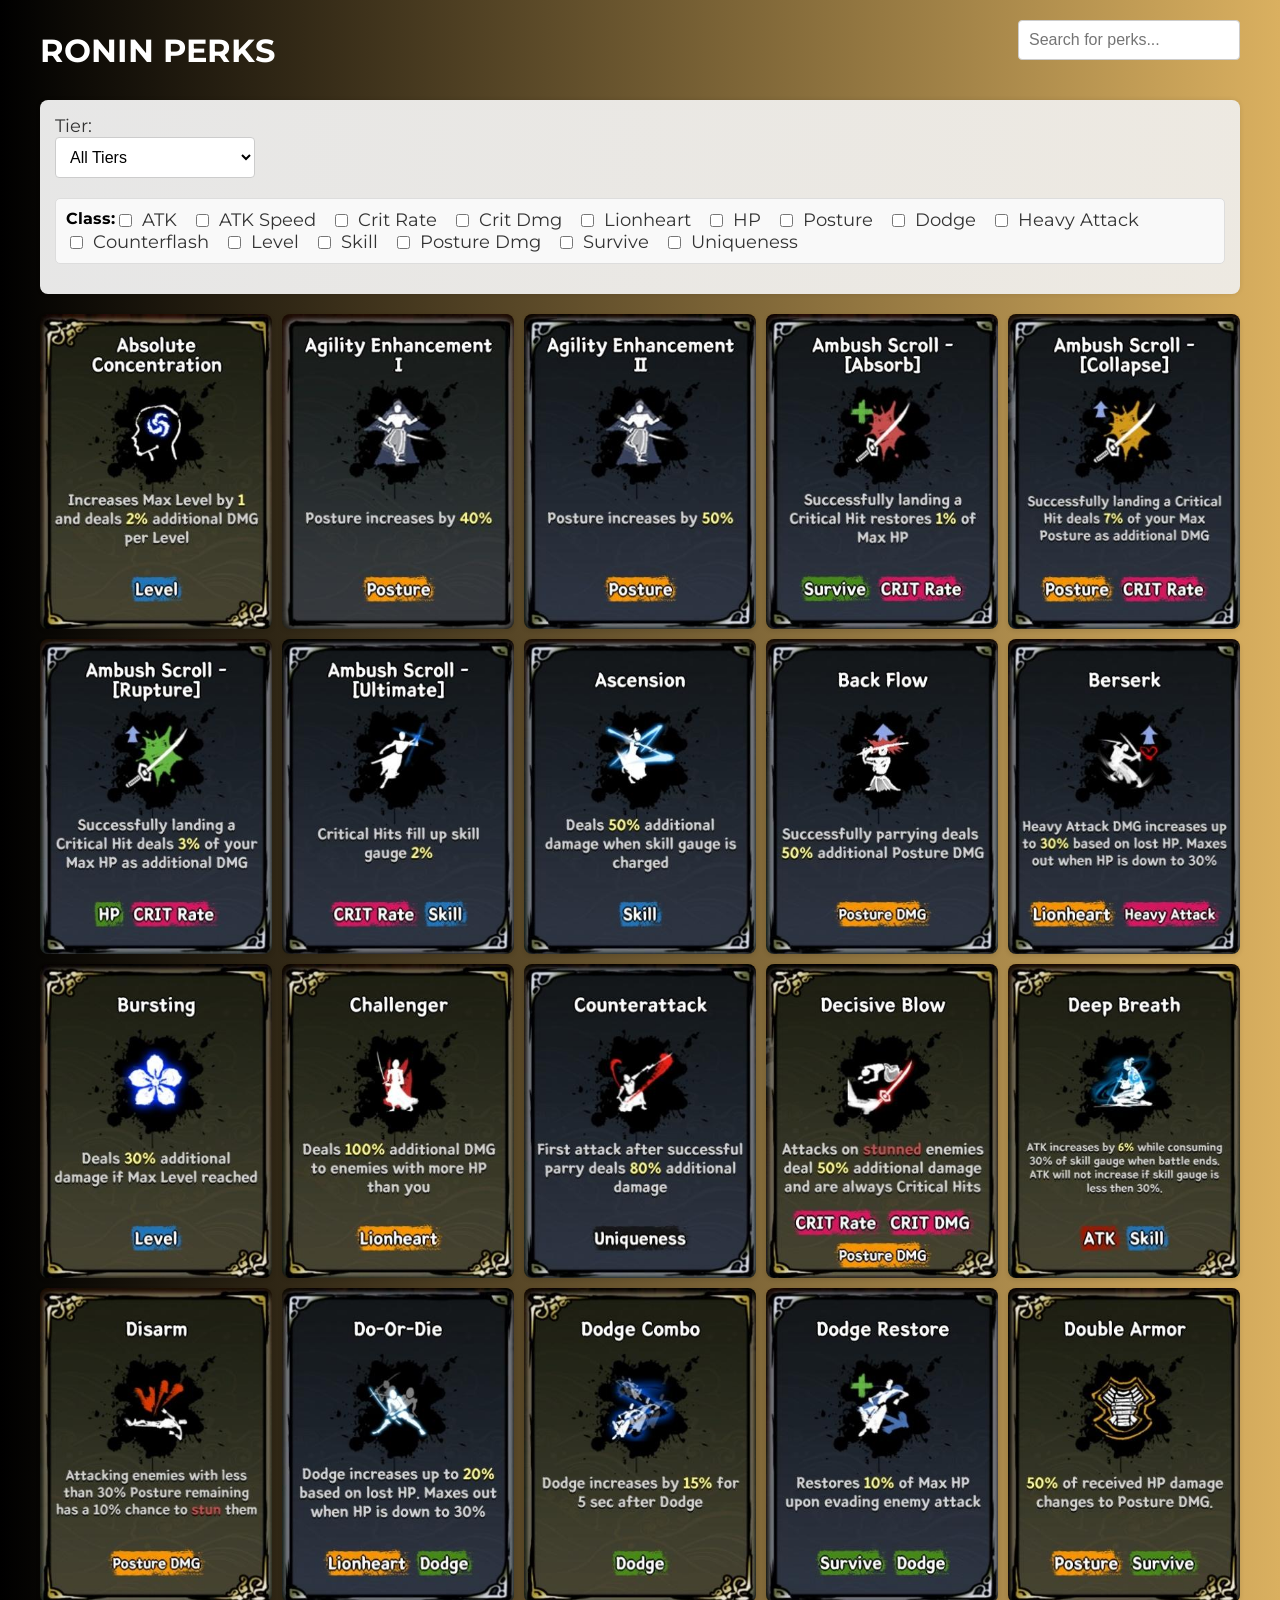
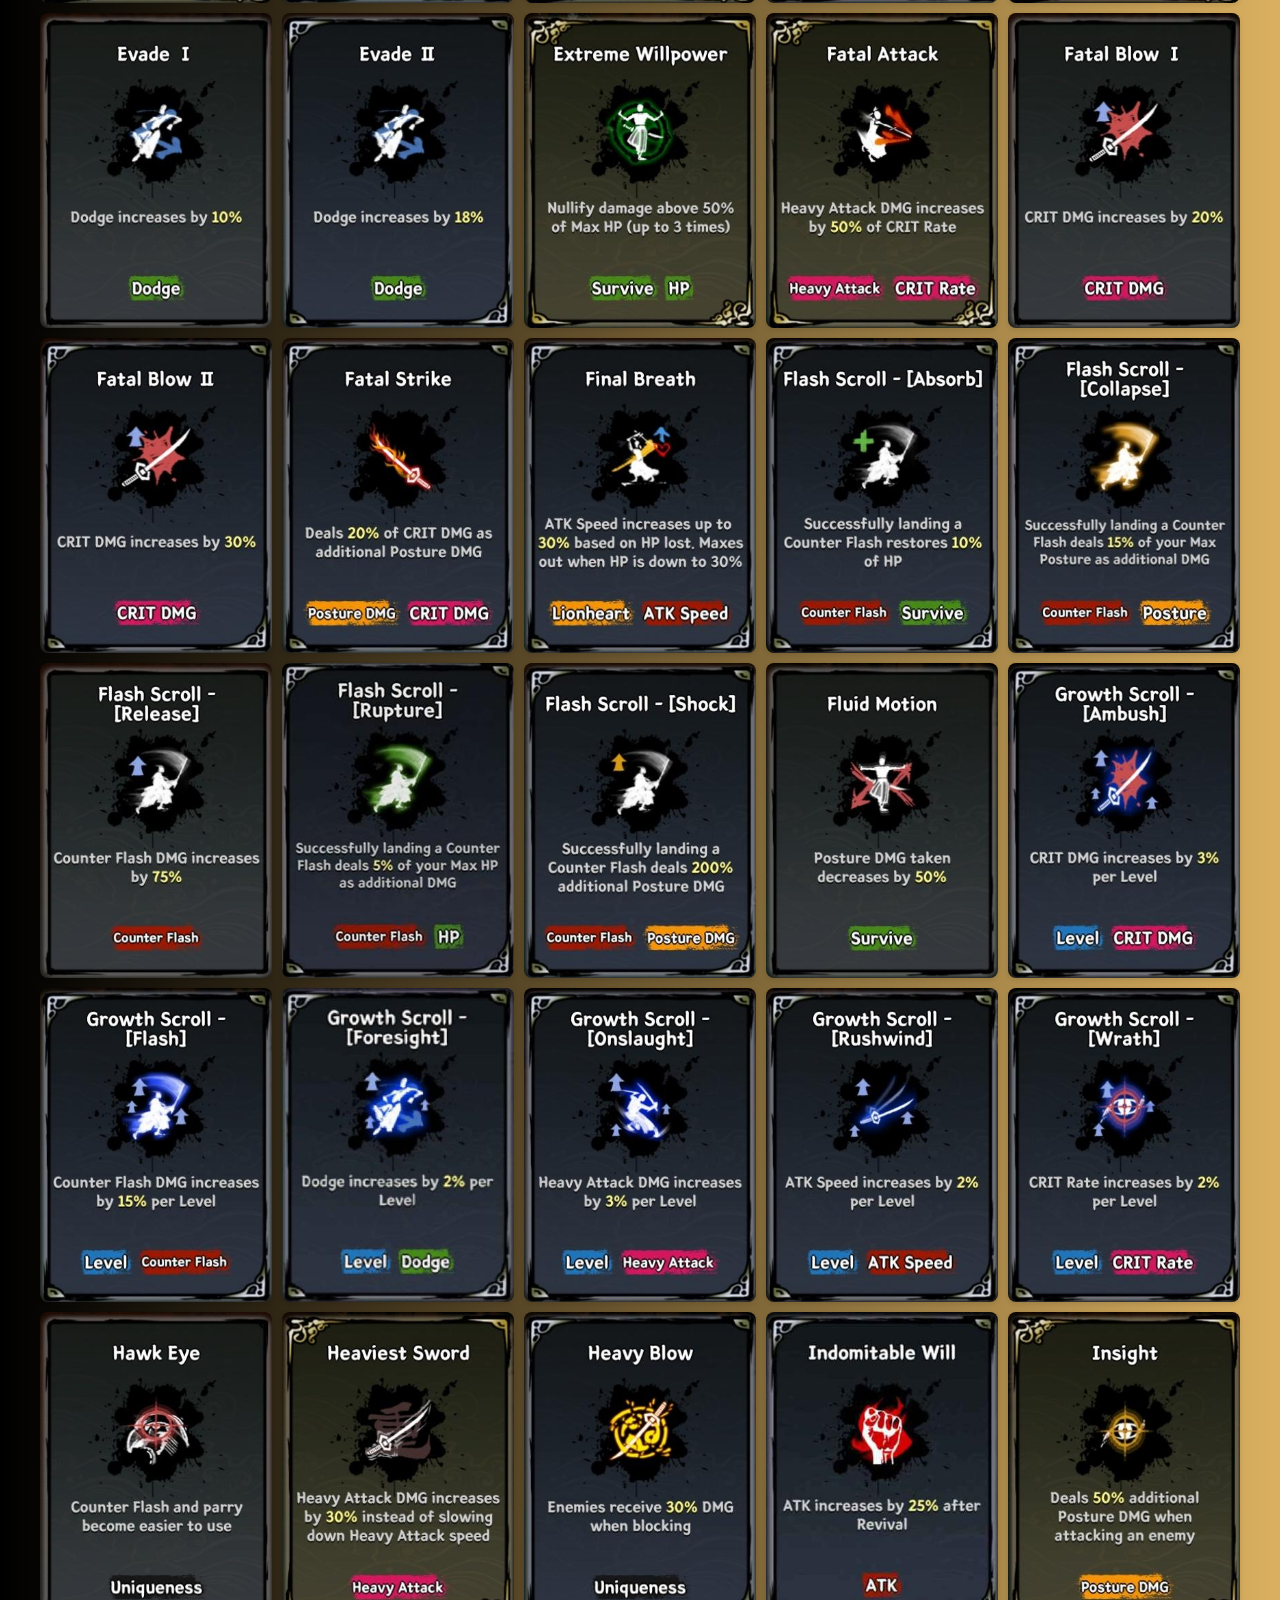
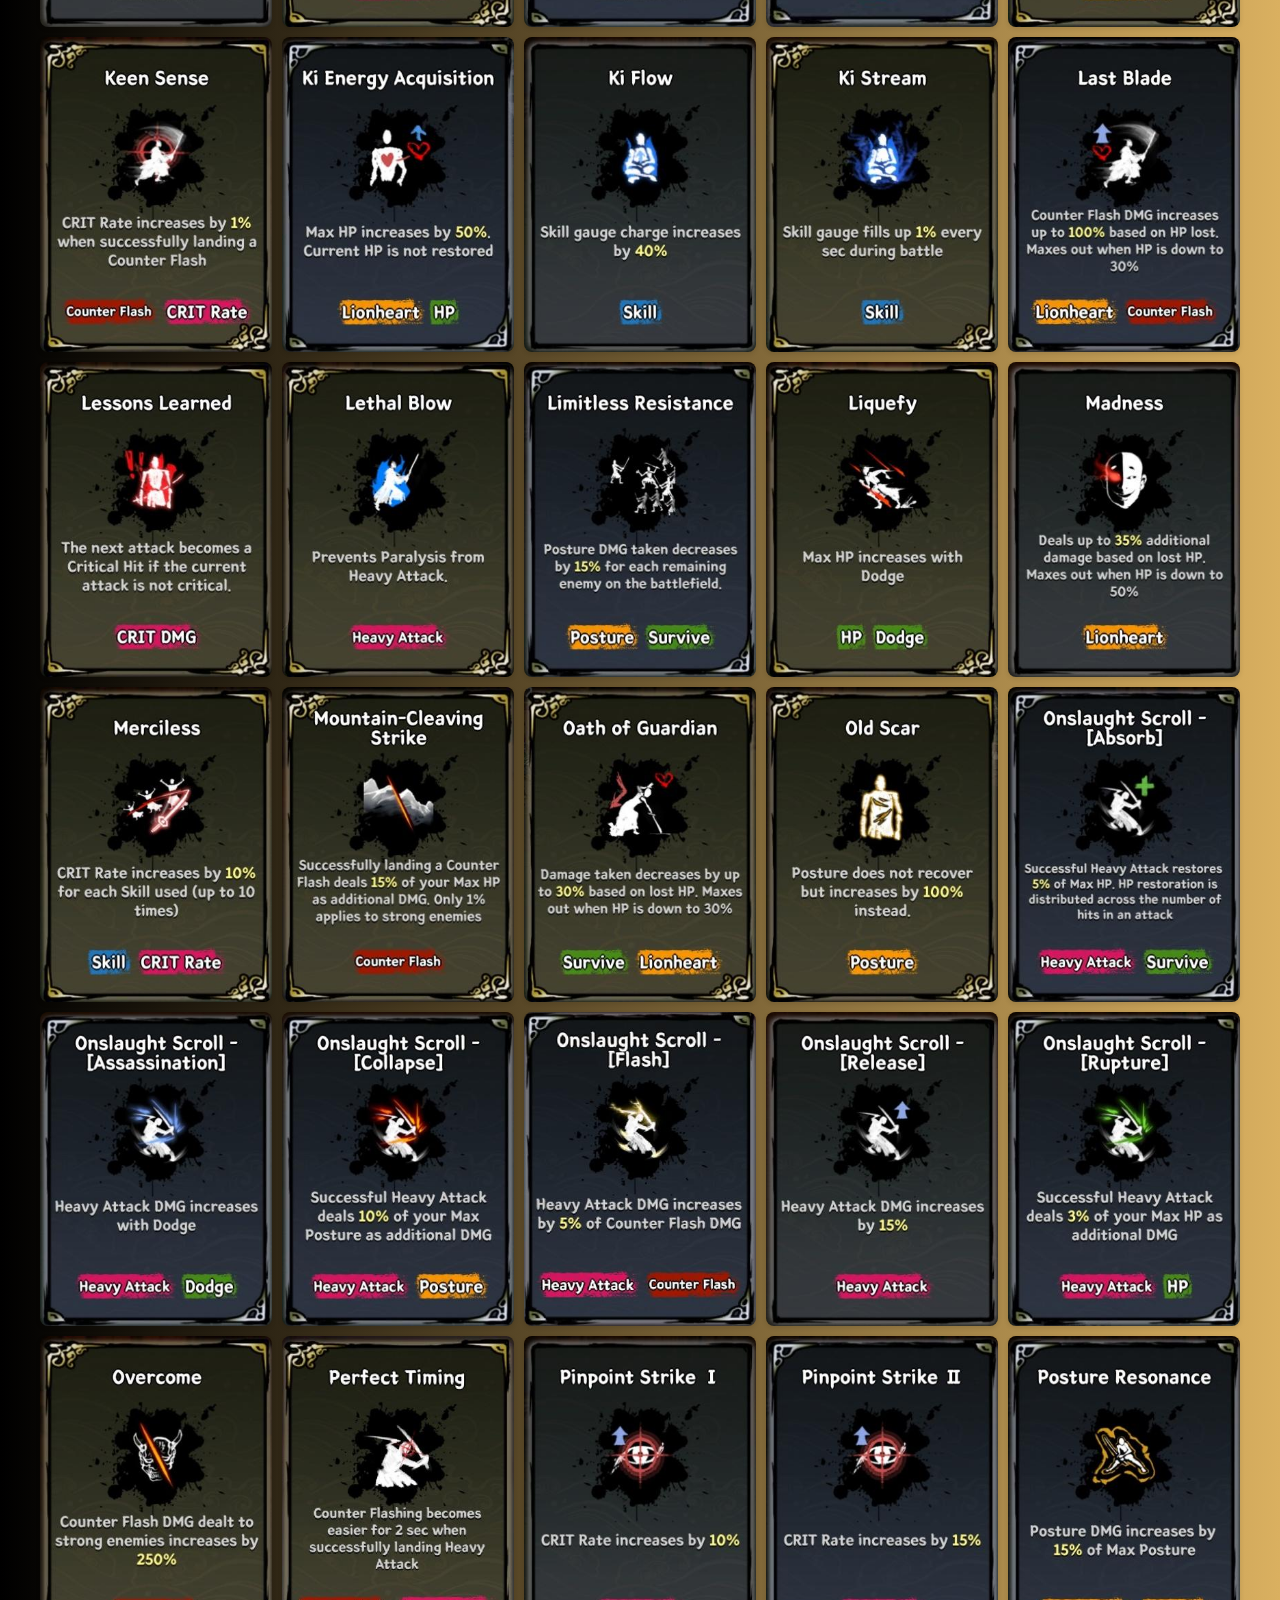
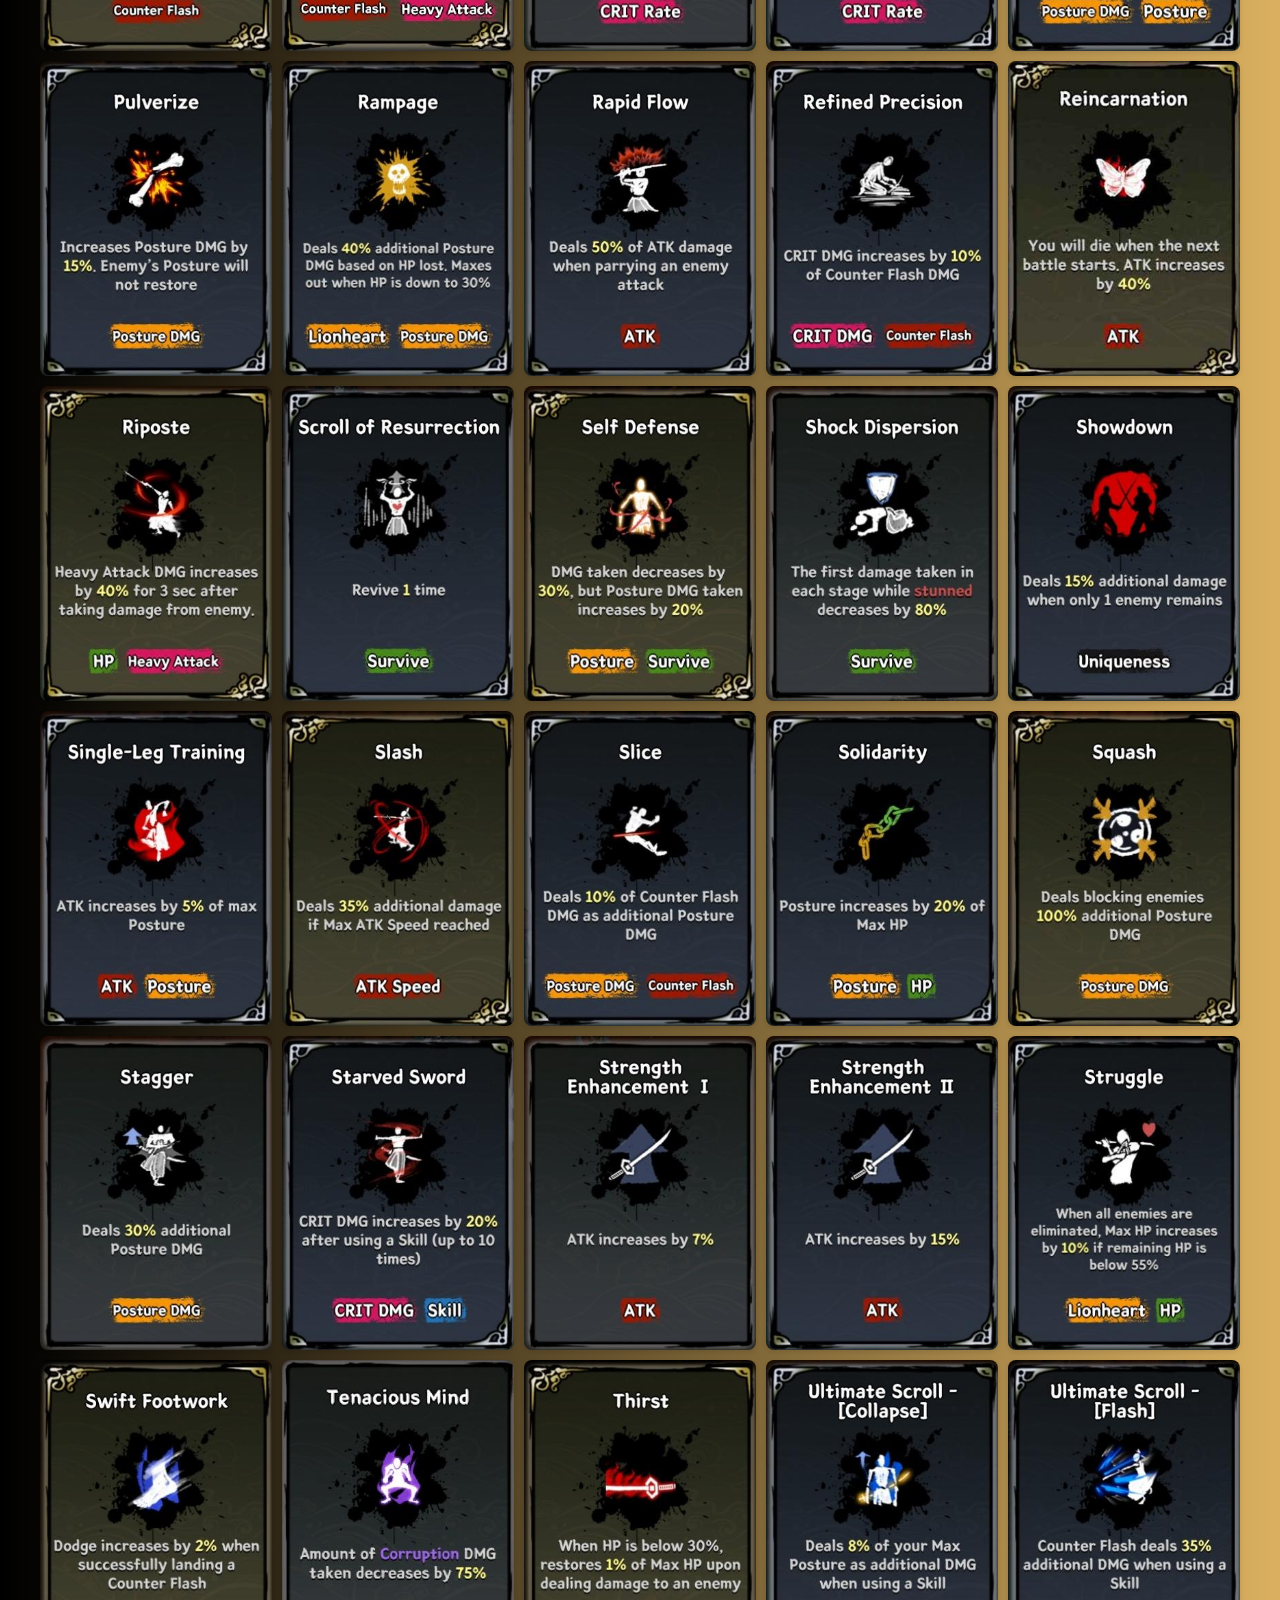
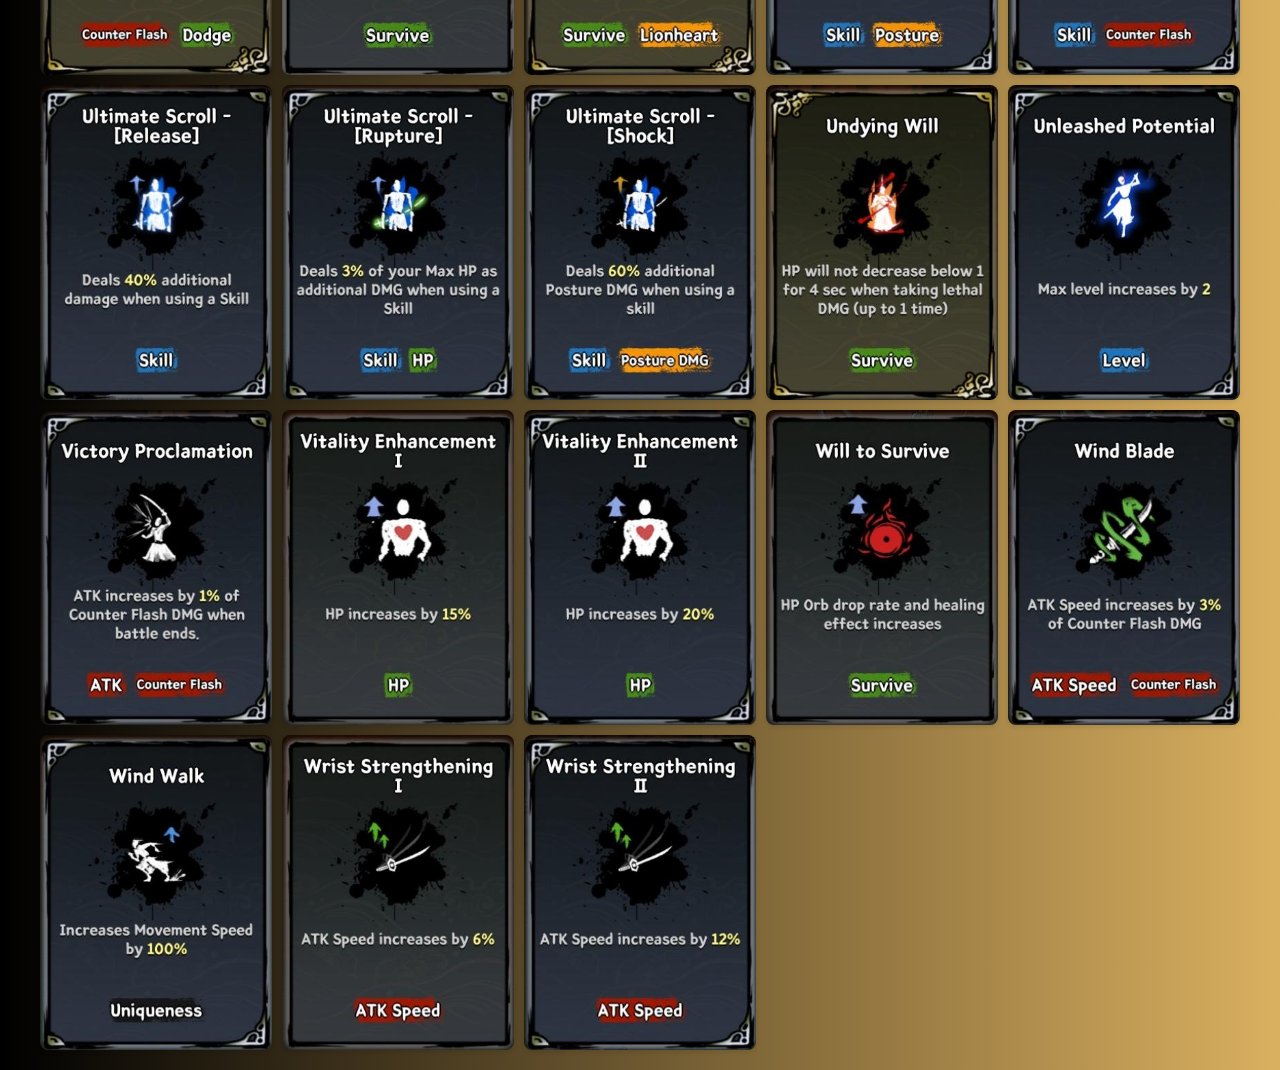
==== index.html @ 6ad08280 "Add files via upload" ====
<!DOCTYPE html>
<html lang="en">
<head>
    <meta charset="UTF-8">
    <meta name="viewport" content="width=device-width, initial-scale=1.0">
    <title>Ronin Perk Gallery</title>
    <link rel="stylesheet" href="PerkView.css">
    <link href="https://fonts.googleapis.com/css2?family=Montserrat:wght@400;600&display=swap" rel="stylesheet"> <!-- Added Google Font -->
</head>
<body>
    <div class="container">
        <div class="header">
            <h1>RONIN PERKS</h1>
            <input type="text" id="searchBar" placeholder="Search for perks..." onkeyup="filterImages()">
        </div>
        
        <div class="filters">
            <label for="tierSelect">Tier:</label>
            <select id="tierSelect" onchange="filterImages()">
                <option value="">All Tiers</option>
                <option value="1">Tier 1</option>
                <option value="2">Tier 2</option>
                <option value="3">Tier 3</option>
            </select>

            <div class="checkbox-group">
                <strong>Class:</strong>
                <br>
                <label><input type="checkbox" value="ATK" onchange="filterImages()"> ATK</label>
                <label><input type="checkbox" value="ATK_SPEED" onchange="filterImages()"> ATK Speed</label>
                <label><input type="checkbox" value="CRIT_RATE" onchange="filterImages()"> Crit Rate</label>
                <label><input type="checkbox" value="CRIT_DMG" onchange="filterImages()"> Crit Dmg</label>
                <label><input type="checkbox" value="LIONHEART" onchange="filterImages()"> Lionheart</label>
                <label><input type="checkbox" value="HP" onchange="filterImages()"> HP</label>
                <label><input type="checkbox" value="POSTURE" onchange="filterImages()"> Posture</label>
                <label><input type="checkbox" value="DODGE" onchange="filterImages()"> Dodge</label>
                <label><input type="checkbox" value="HEAVY_ATTACK" onchange="filterImages()"> Heavy Attack</label>
                <label><input type="checkbox" value="COUNTER_FLASH" onchange="filterImages()"> Counterflash</label>
                <label><input type="checkbox" value="LEVEL" onchange="filterImages()"> Level</label>
                <label><input type="checkbox" value="SKILL" onchange="filterImages()"> Skill</label>
                <label><input type="checkbox" value="POSTURE_DMG" onchange="filterImages()"> Posture Dmg</label>
                <label><input type="checkbox" value="SURVIVE" onchange="filterImages()"> Survive</label>
                <label><input type="checkbox" value="UNIQUENESS" onchange="filterImages()"> Uniqueness</label>
            </div>
        </div>

        <div class="grid" id="imageGrid">
            <!-- Images will be dynamically added here -->
        </div>
    </div>

    <script src="PerkView.js"></script>
</body>
</html>
---- PerkView.css ----
body {
    font-family: 'Montserrat', sans-serif; /* Changed font */
    margin: 0;
    padding: 20px;
    background: linear-gradient(to right, #000000, #DAB060);
}

.container {
    max-width: 1200px;
    margin: auto;
}

.header {
    display: flex; /* Use flexbox for alignment */
    align-items: center; /* Center align items vertically */
    justify-content: space-between; /* Space between title and search bar */
    margin-bottom: 20px; /* Space below the header */
}

h1 {
    margin: 0; /* Remove default margin */
    color: #fff; /* Changed color for better visibility */
}

input[type="text"], select {
    width: auto; /* Change width to auto for better control */
    padding: 10px;
    margin-bottom: 20px;
    border: 1px solid #ccc;
    border-radius: 4px;
    font-size: 16px; /* Increase font size for better readability */
    background-color: #fff; /* Set a white background for contrast */
    transition: border-color 0.3s; /* Smooth transition for border color */
}

select {
    width: 200px; /* Set a fixed width for the dropdown */
    cursor: pointer; /* Change cursor to pointer for better UX */
}

select:hover {
    border-color: #ff7e5f; /* Change border color on hover */
}

.filters {
    margin-bottom: 20px;
    padding: 15px;
    background: linear-gradient(to right, rgba(255, 255, 255, 0.9), rgba(240, 240, 240, 0.9)); /* Gradient background */
    border-radius: 8px;
    box-shadow: 0 0 5px rgba(0, 0, 0, 0.1);
}

.filters > div {
    margin-bottom: 15px;
    padding: 10px;
    background: #f9f9f9;
    border-radius: 5px;
    border: 1px solid #ddd;
}

.filters label {
    display: flex; /* Use flexbox for better alignment */
    align-items: center; /* Center align items vertically */
    margin-right: 15px; /* Space between labels */
    font-size: 18px; /* Increased font size for better readability */
    color: #333; /* Darker color for better contrast */
}

.filters input[type="checkbox"] {
    margin-right: 10px; /* Space between checkbox and label text */
}

.checkbox-group {
    display: flex;
    flex-wrap: wrap; /* Allow checkboxes to wrap to the next line */
}

.grid {
    display: grid;
    grid-template-columns: repeat(auto-fill, minmax(200px, 1fr));
    gap: 10px;
}

.grid img {
    width: 100%;
    border-radius: 8px;
    box-shadow: 0 2px 5px rgba(0, 0, 0, 0.1);
    transition: transform 0.2s;
}

.grid img:hover {
    transform: scale(1.05);
}
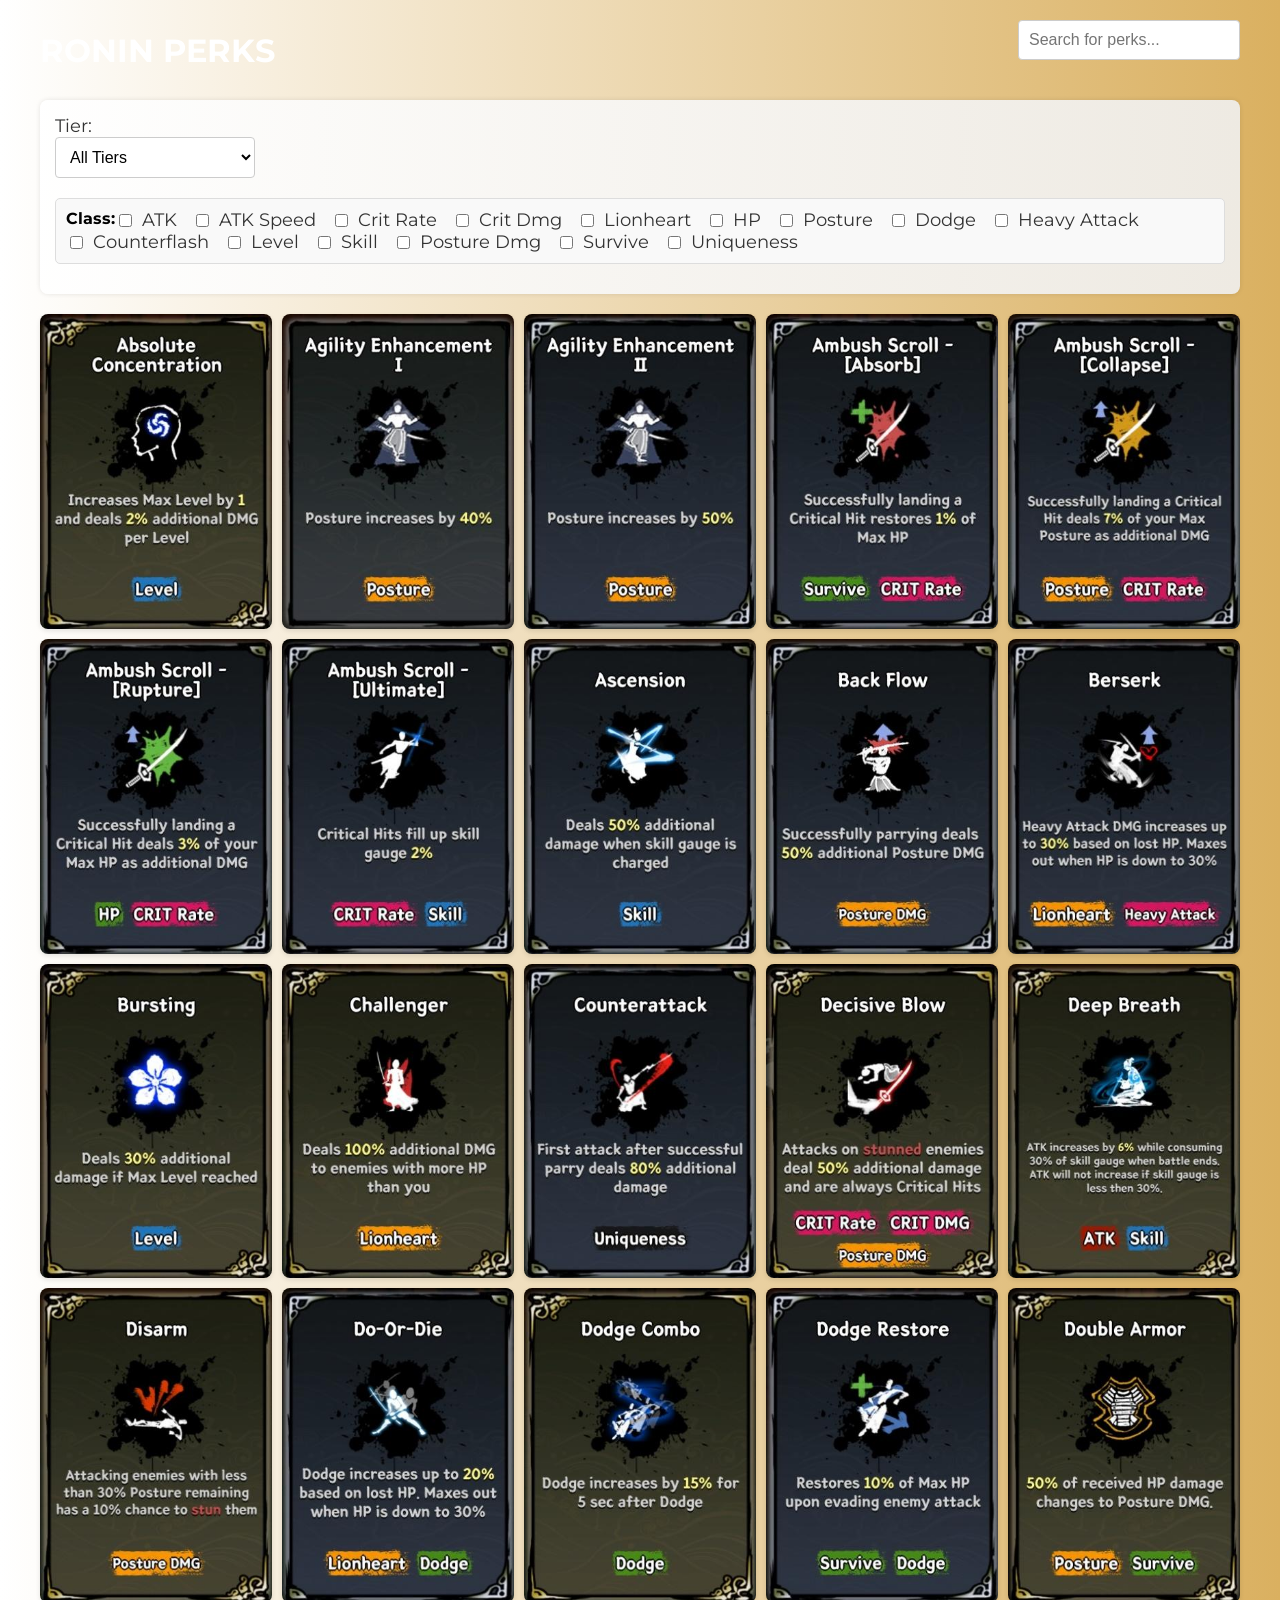
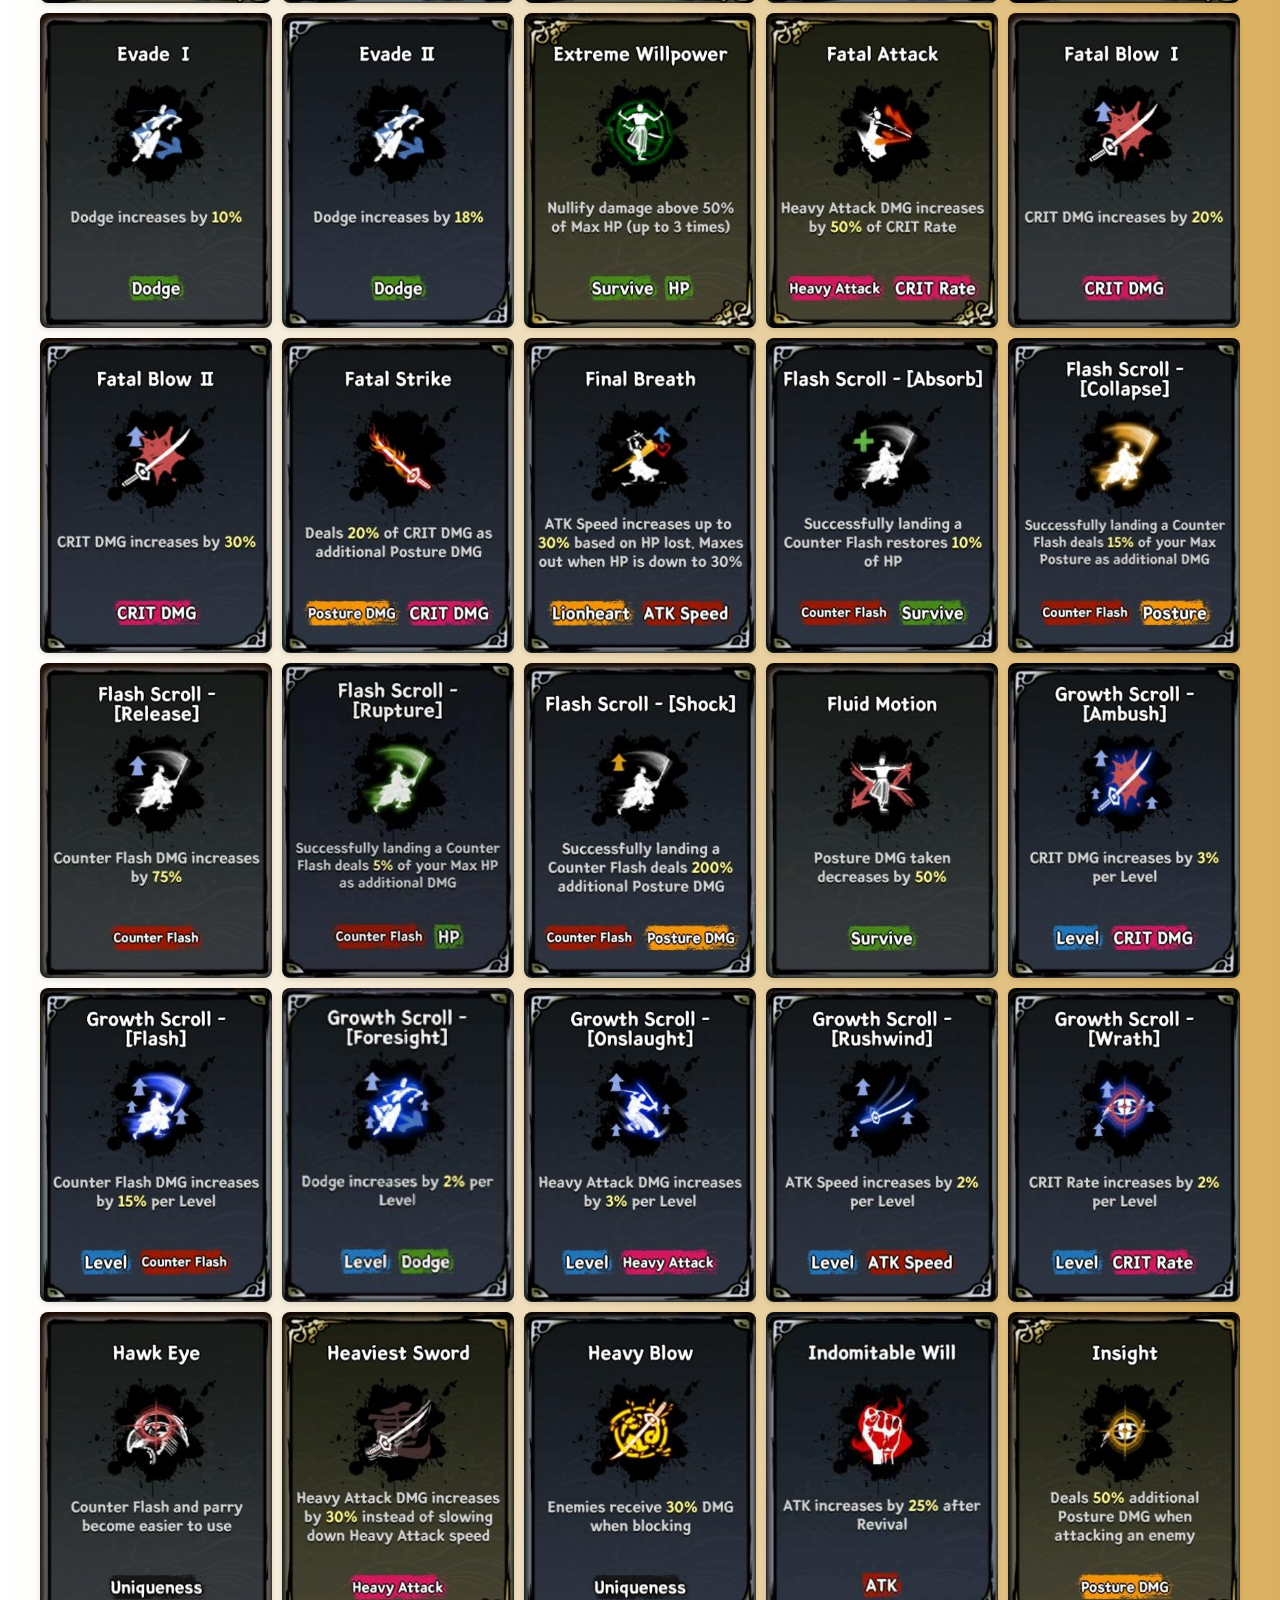
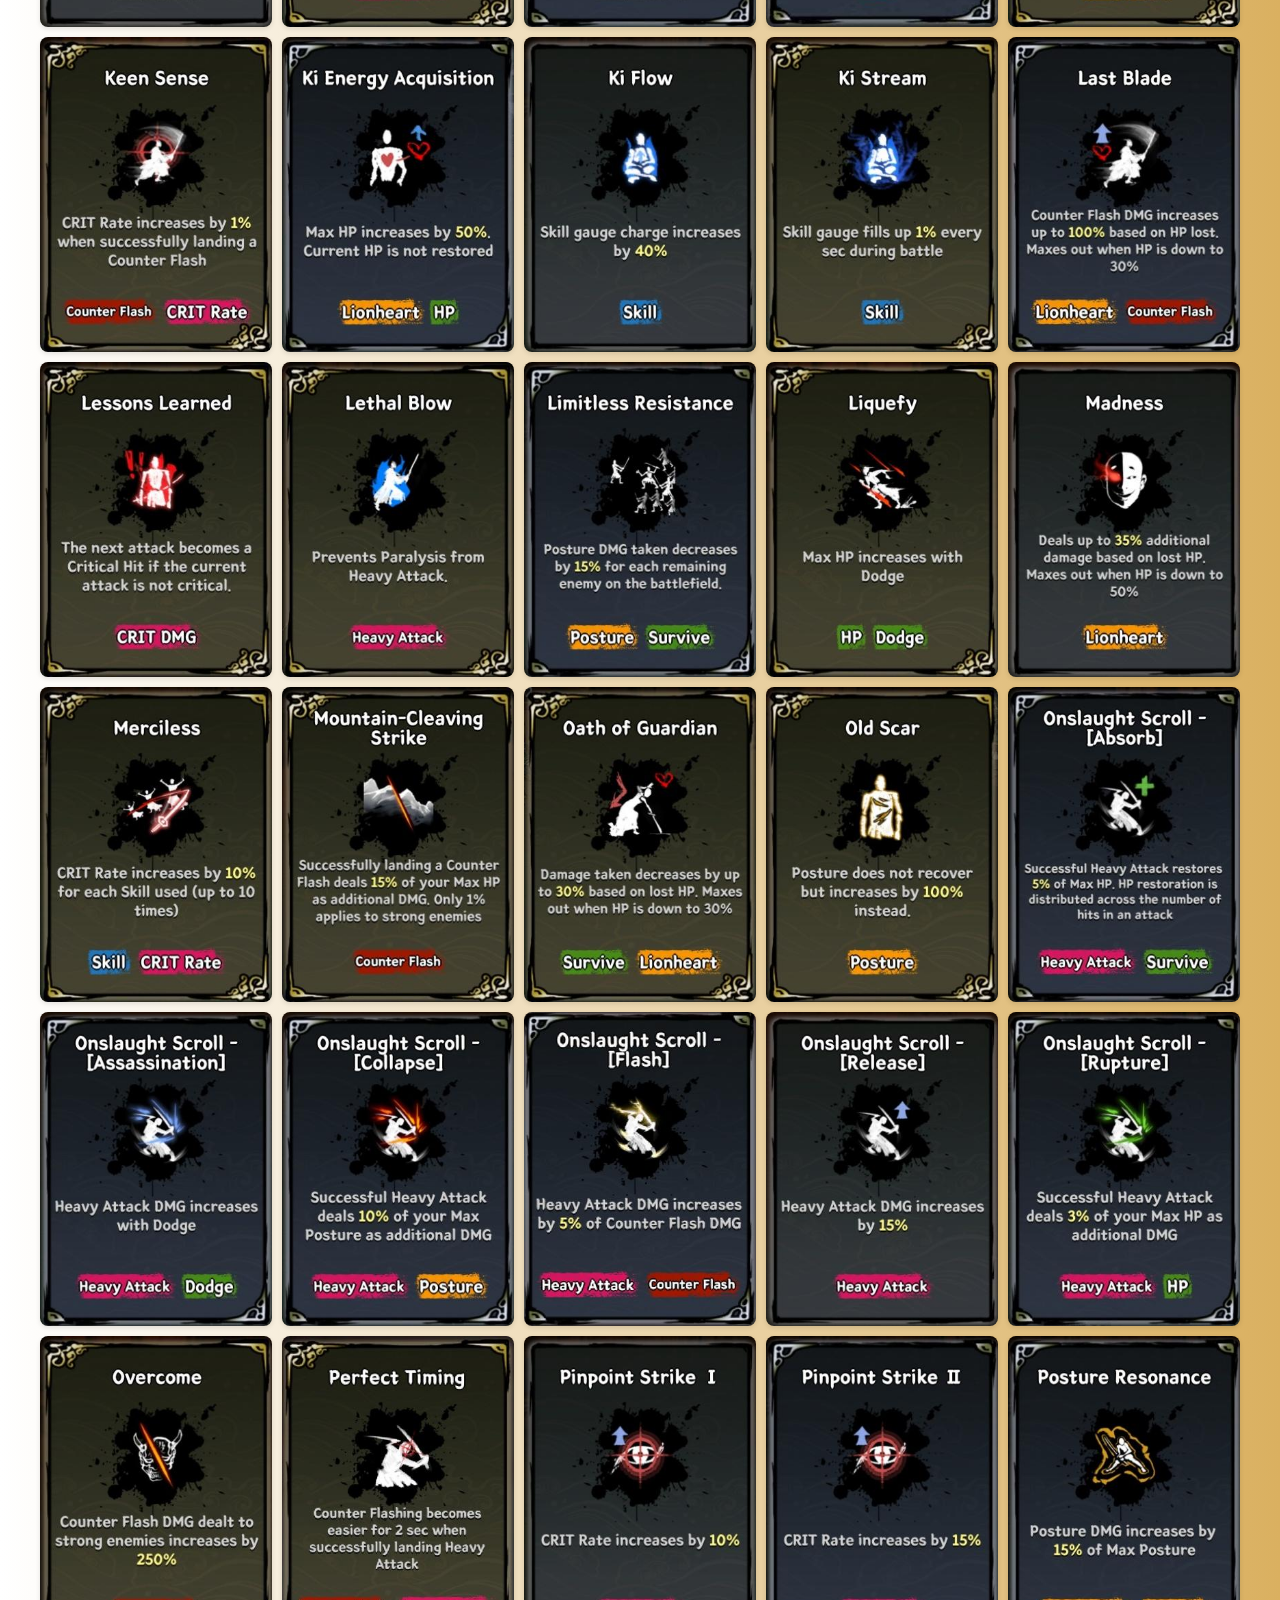
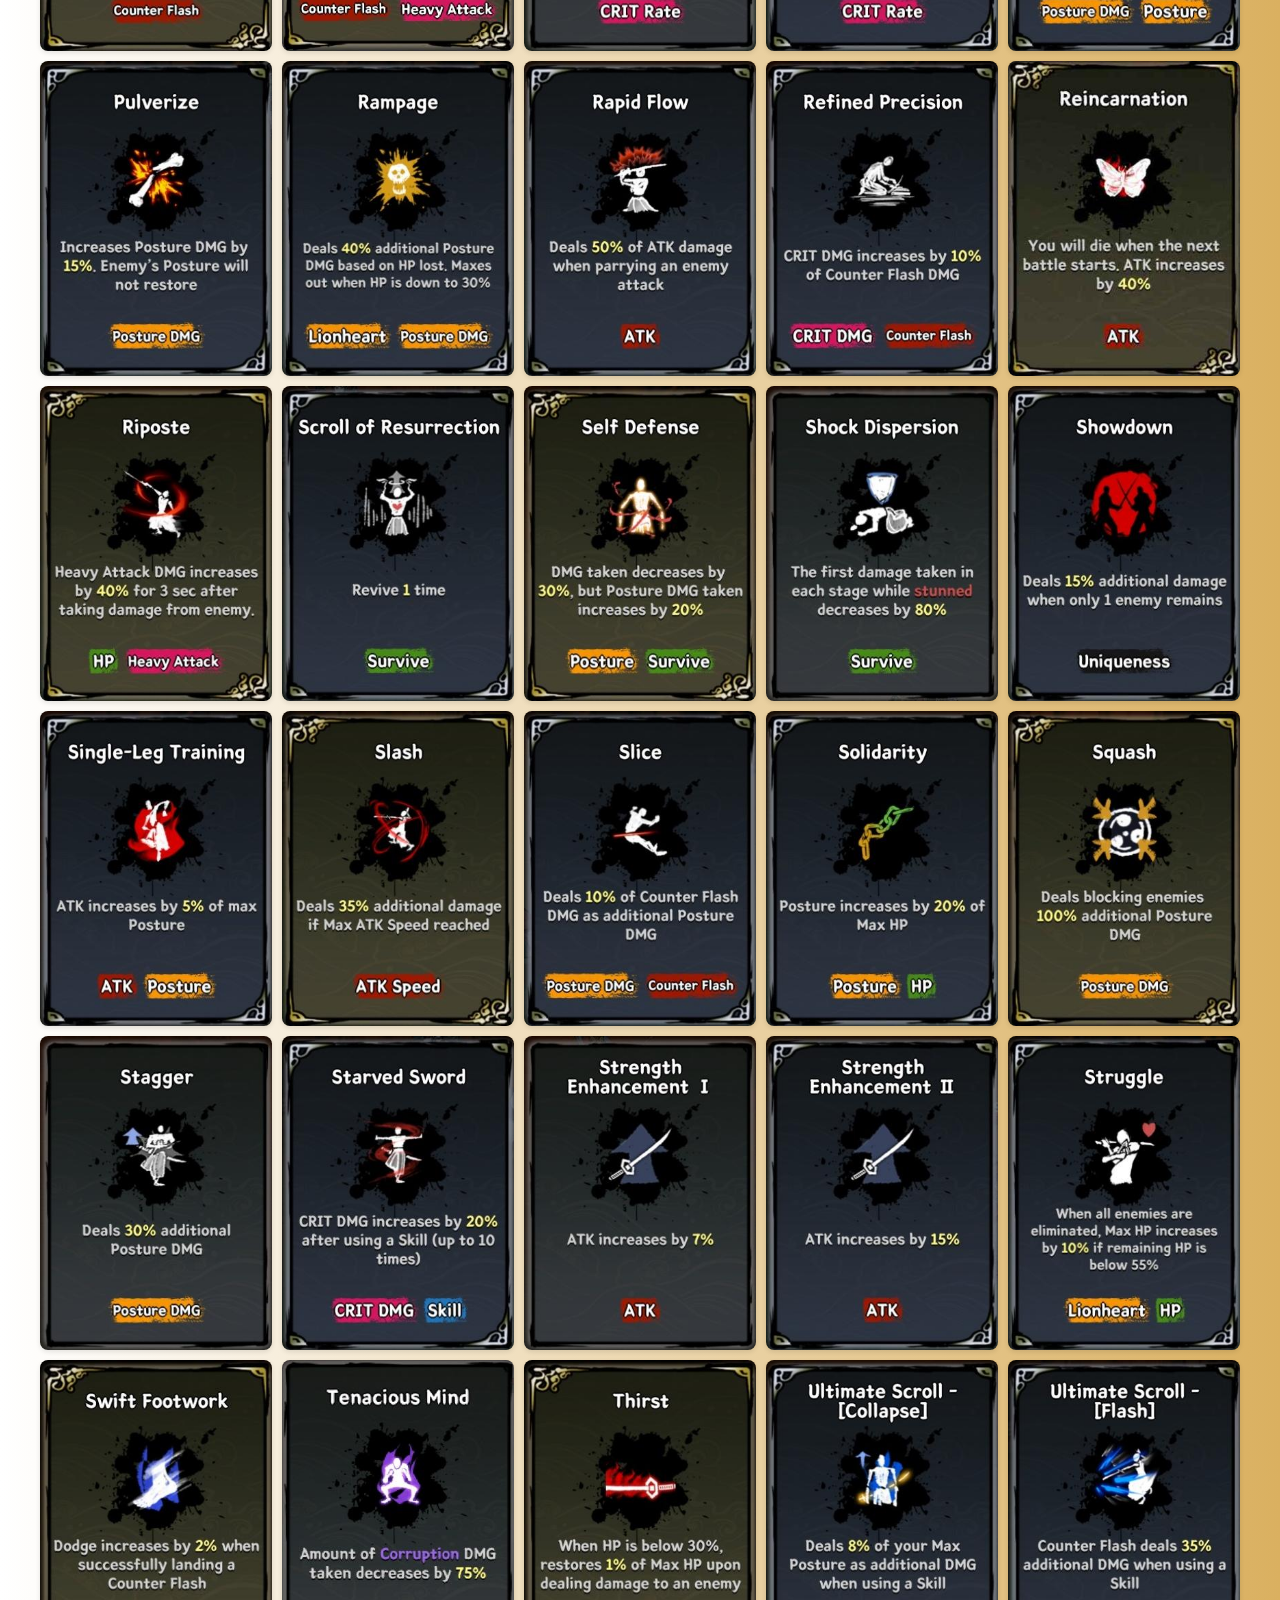
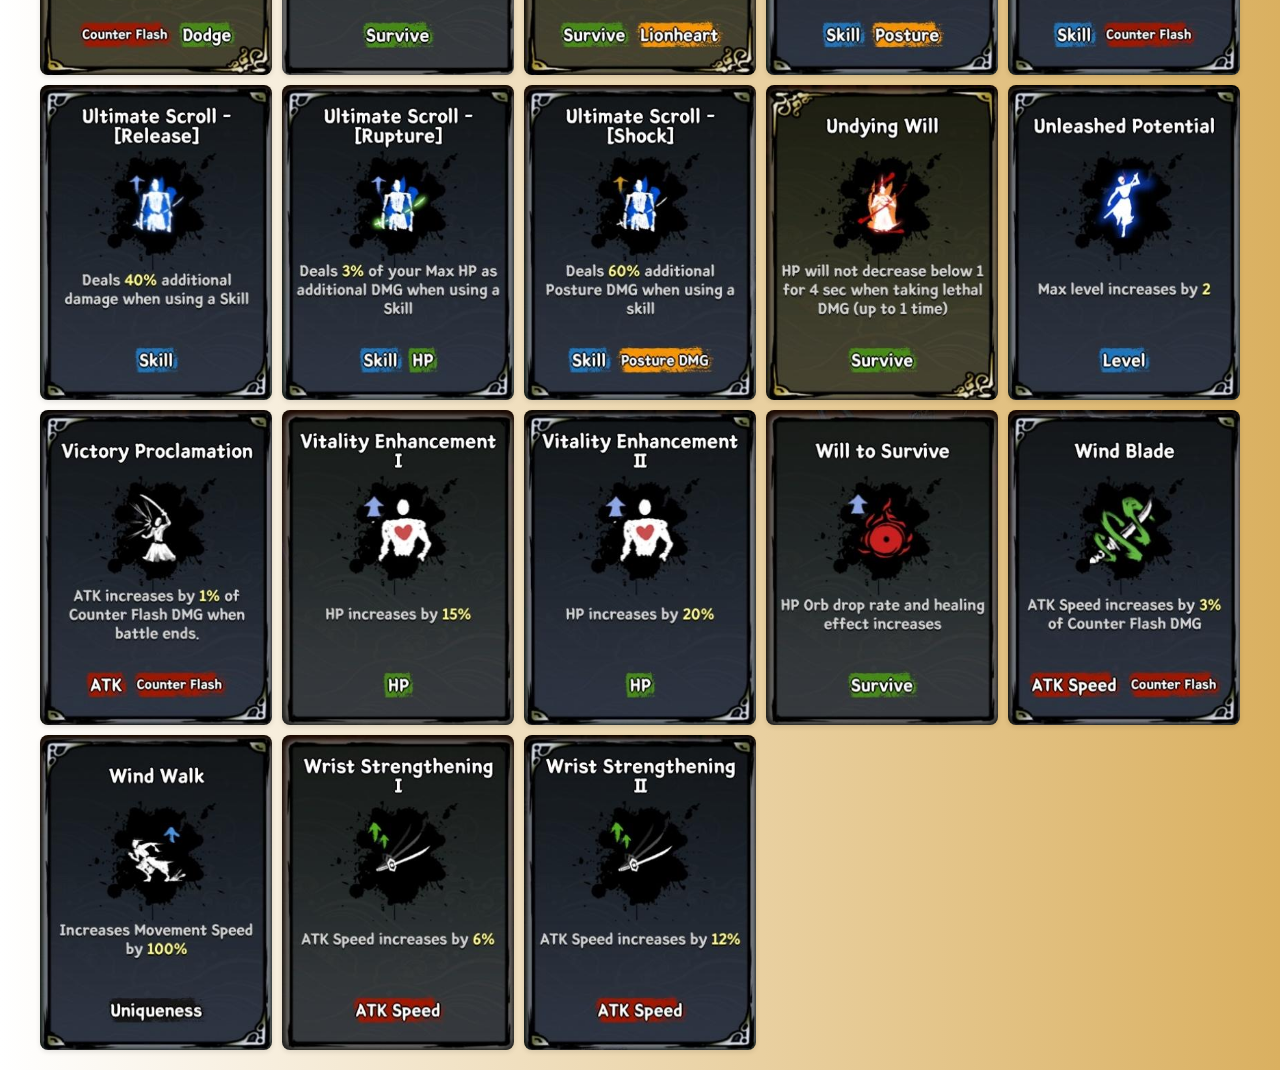
==== commit 1a8b9aef: "Update index.html" ====
--- a/index.html
+++ b/index.html
@@ -5,7 +5,7 @@
     <meta name="viewport" content="width=device-width, initial-scale=1.0">
     <title>Ronin Perk Gallery</title>
     <link rel="stylesheet" href="PerkView.css">
-    <link href="https://fonts.googleapis.com/css2?family=Montserrat:wght@400;600&display=swap" rel="stylesheet"> <!-- Added Google Font -->
+    <link href="https://fonts.googleapis.com/css2?family=Montserrat:wght@400;600&display=swap" rel="stylesheet">
 </head>
 <body>
     <div class="container">
@@ -51,4 +51,4 @@
 
     <script src="PerkView.js"></script>
 </body>
-</html>+</html>
--- a/PerkView.css
+++ b/PerkView.css
@@ -1,8 +1,8 @@
 body {
-    font-family: 'Montserrat', sans-serif; /* Changed font */
+    font-family: 'Montserrat', sans-serif; 
     margin: 0;
     padding: 20px;
-    background: linear-gradient(to right, #000000, #DAB060);
+    background: linear-gradient(to right, #ffffff, #DAB060);
 }
 
 .container {
@@ -11,41 +11,41 @@
 }
 
 .header {
-    display: flex; /* Use flexbox for alignment */
-    align-items: center; /* Center align items vertically */
-    justify-content: space-between; /* Space between title and search bar */
-    margin-bottom: 20px; /* Space below the header */
+    display: flex;
+    align-items: center;
+    justify-content: space-between; 
+    margin-bottom: 20px;
 }
 
 h1 {
-    margin: 0; /* Remove default margin */
-    color: #fff; /* Changed color for better visibility */
+    margin: 0;
+    color: #fff;
 }
 
 input[type="text"], select {
-    width: auto; /* Change width to auto for better control */
+    width: auto;
     padding: 10px;
     margin-bottom: 20px;
     border: 1px solid #ccc;
     border-radius: 4px;
-    font-size: 16px; /* Increase font size for better readability */
-    background-color: #fff; /* Set a white background for contrast */
-    transition: border-color 0.3s; /* Smooth transition for border color */
+    font-size: 16px; 
+    background-color: #fff;
+    transition: border-color 0.3s;
 }
 
 select {
-    width: 200px; /* Set a fixed width for the dropdown */
-    cursor: pointer; /* Change cursor to pointer for better UX */
+    width: 200px;
+    cursor: pointer;
 }
 
 select:hover {
-    border-color: #ff7e5f; /* Change border color on hover */
+    border-color: #ff7e5f;
 }
 
 .filters {
     margin-bottom: 20px;
     padding: 15px;
-    background: linear-gradient(to right, rgba(255, 255, 255, 0.9), rgba(240, 240, 240, 0.9)); /* Gradient background */
+    background: linear-gradient(to right, rgba(255, 255, 255, 0.9), rgba(240, 240, 240, 0.9));
     border-radius: 8px;
     box-shadow: 0 0 5px rgba(0, 0, 0, 0.1);
 }
@@ -59,20 +59,20 @@
 }
 
 .filters label {
-    display: flex; /* Use flexbox for better alignment */
-    align-items: center; /* Center align items vertically */
-    margin-right: 15px; /* Space between labels */
-    font-size: 18px; /* Increased font size for better readability */
-    color: #333; /* Darker color for better contrast */
+    display: flex; 
+    align-items: center;
+    margin-right: 15px; 
+    font-size: 18px; 
+    color: #333; 
 }
 
 .filters input[type="checkbox"] {
-    margin-right: 10px; /* Space between checkbox and label text */
+    margin-right: 10px; 
 }
 
 .checkbox-group {
     display: flex;
-    flex-wrap: wrap; /* Allow checkboxes to wrap to the next line */
+    flex-wrap: wrap;
 }
 
 .grid {
@@ -90,4 +90,4 @@
 
 .grid img:hover {
     transform: scale(1.05);
-}+}
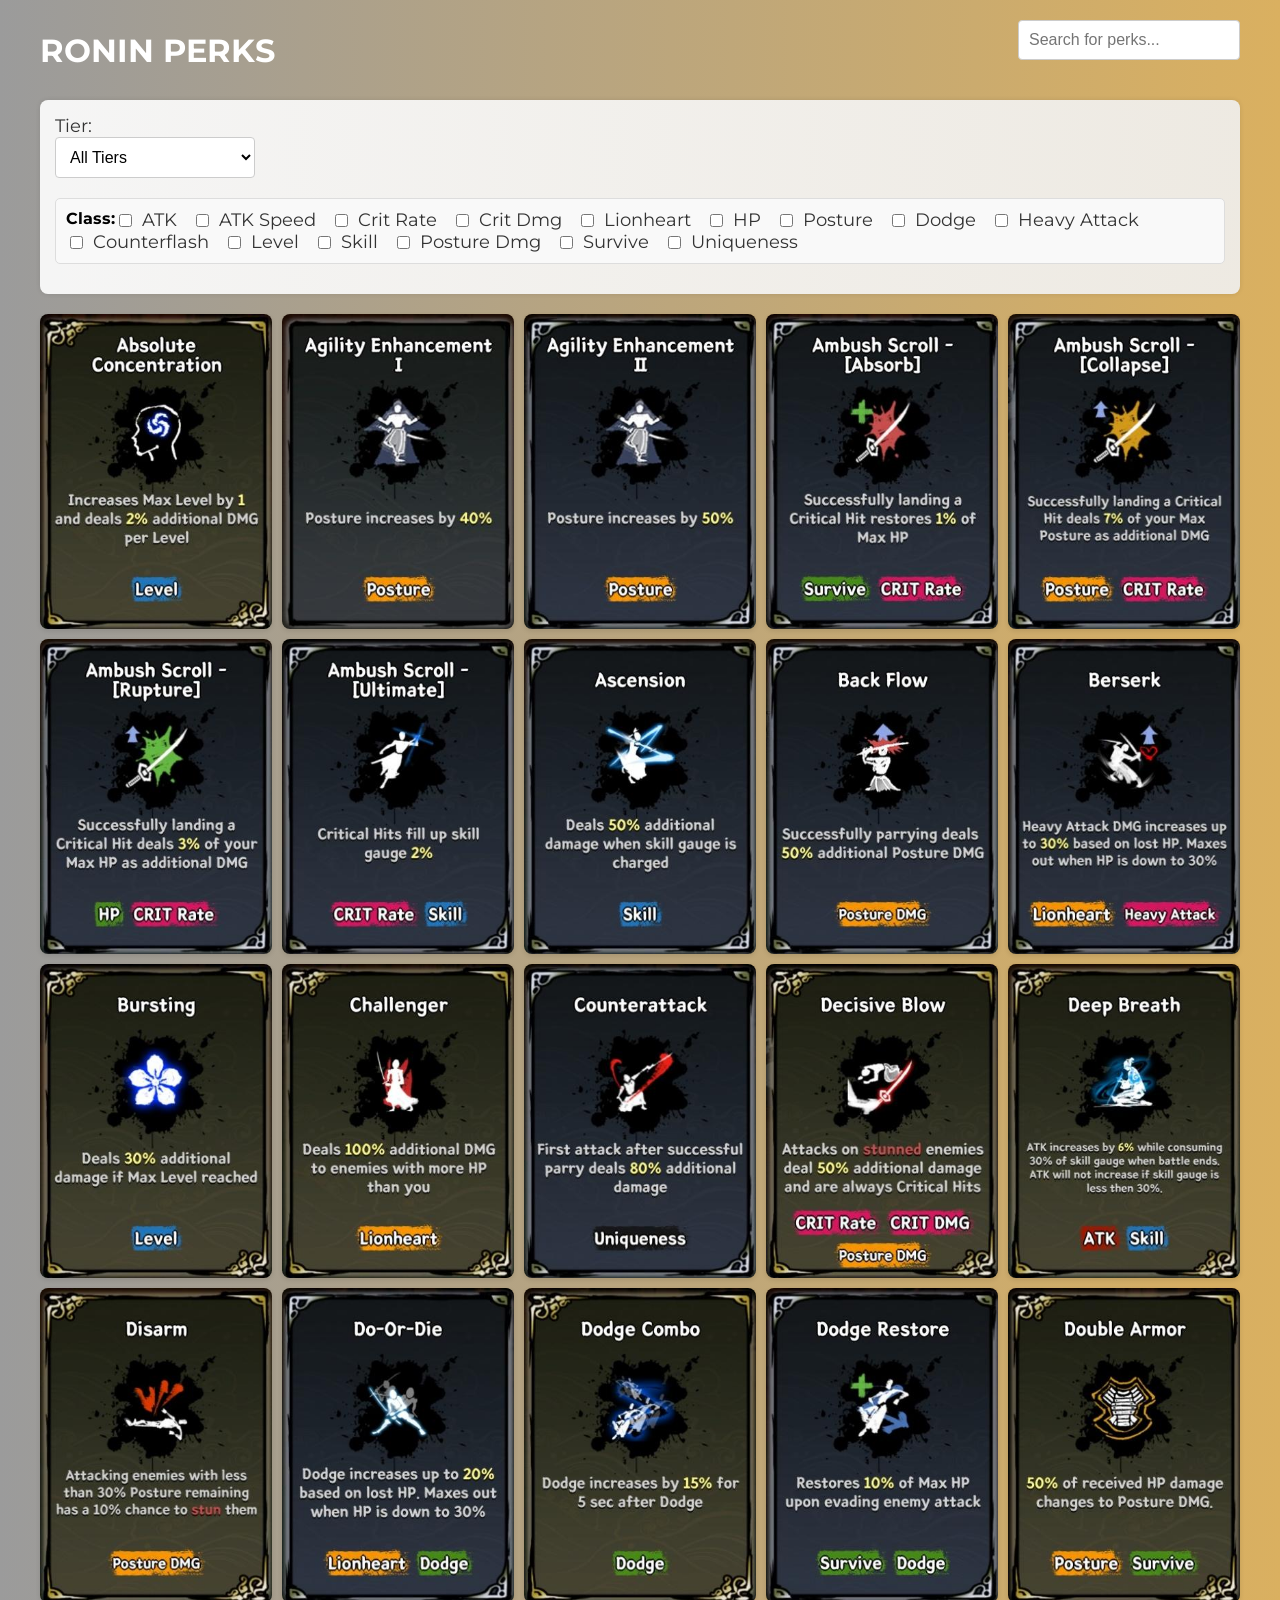
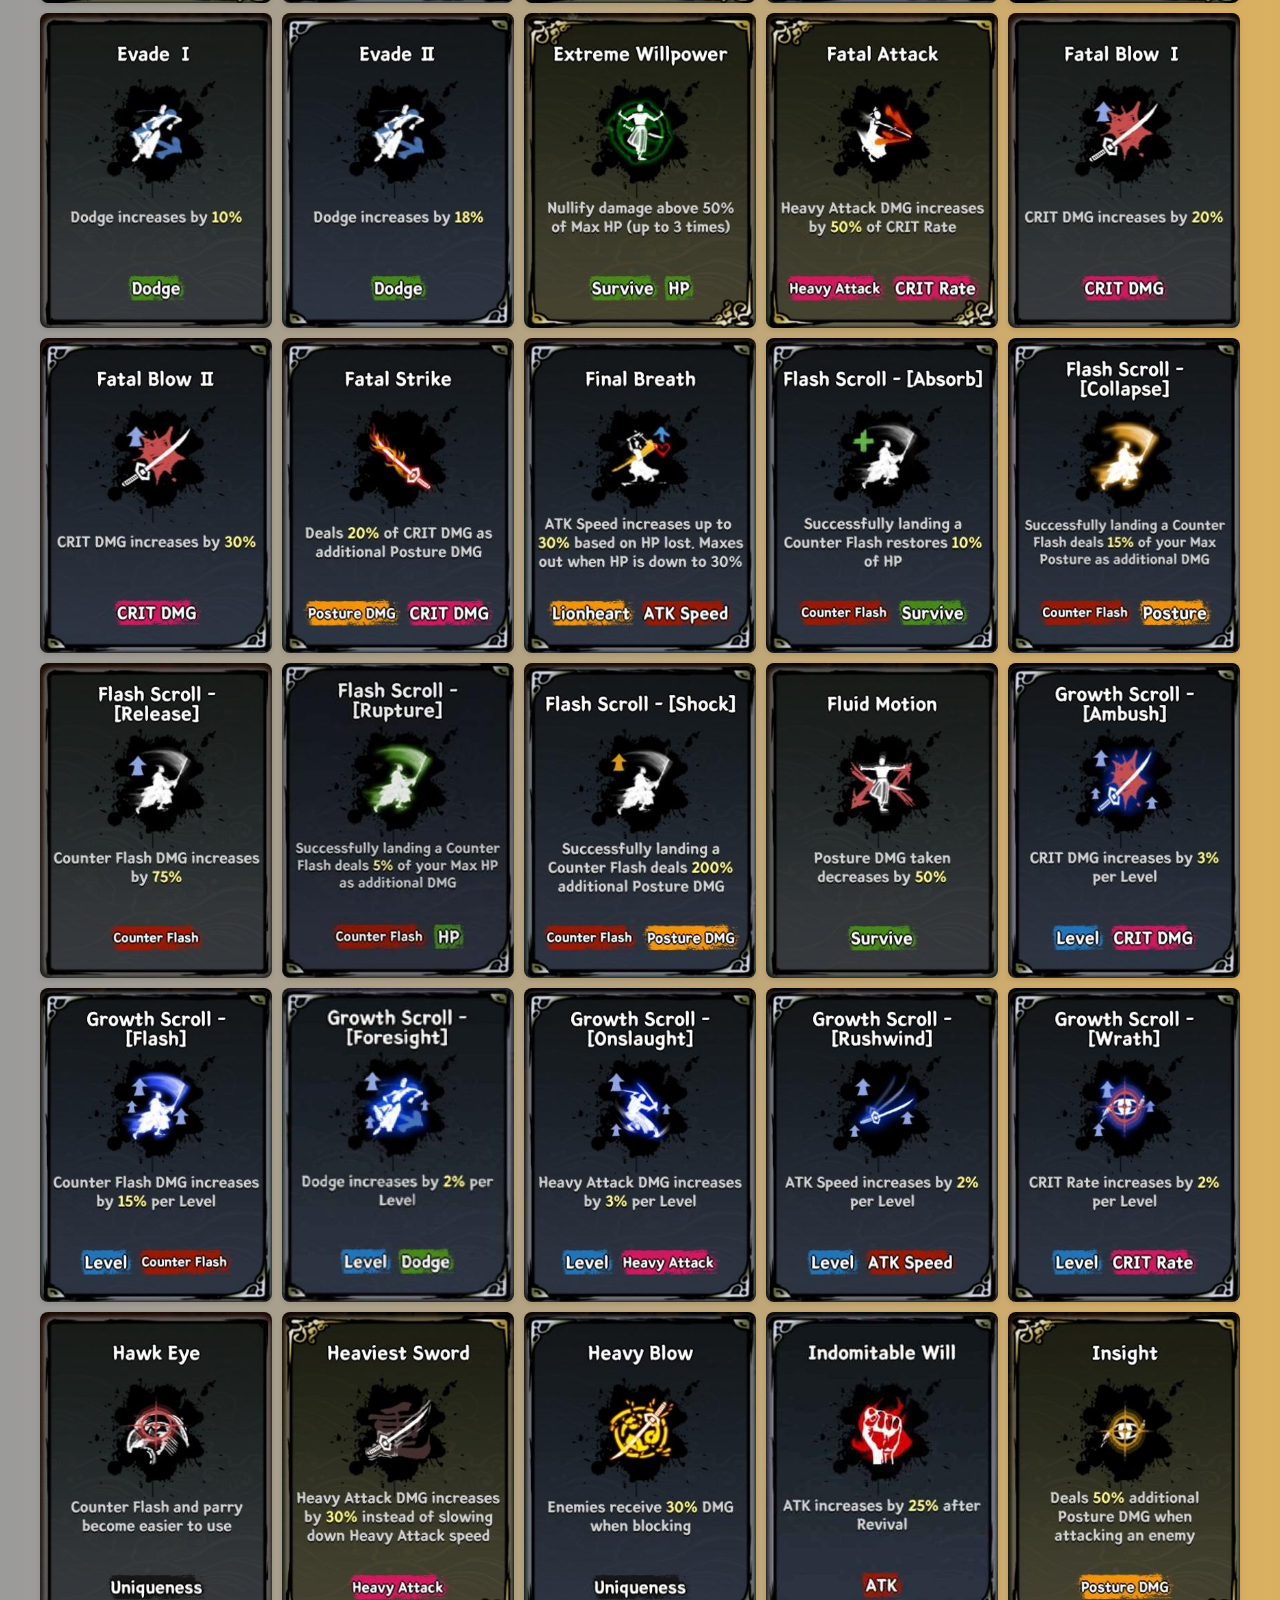
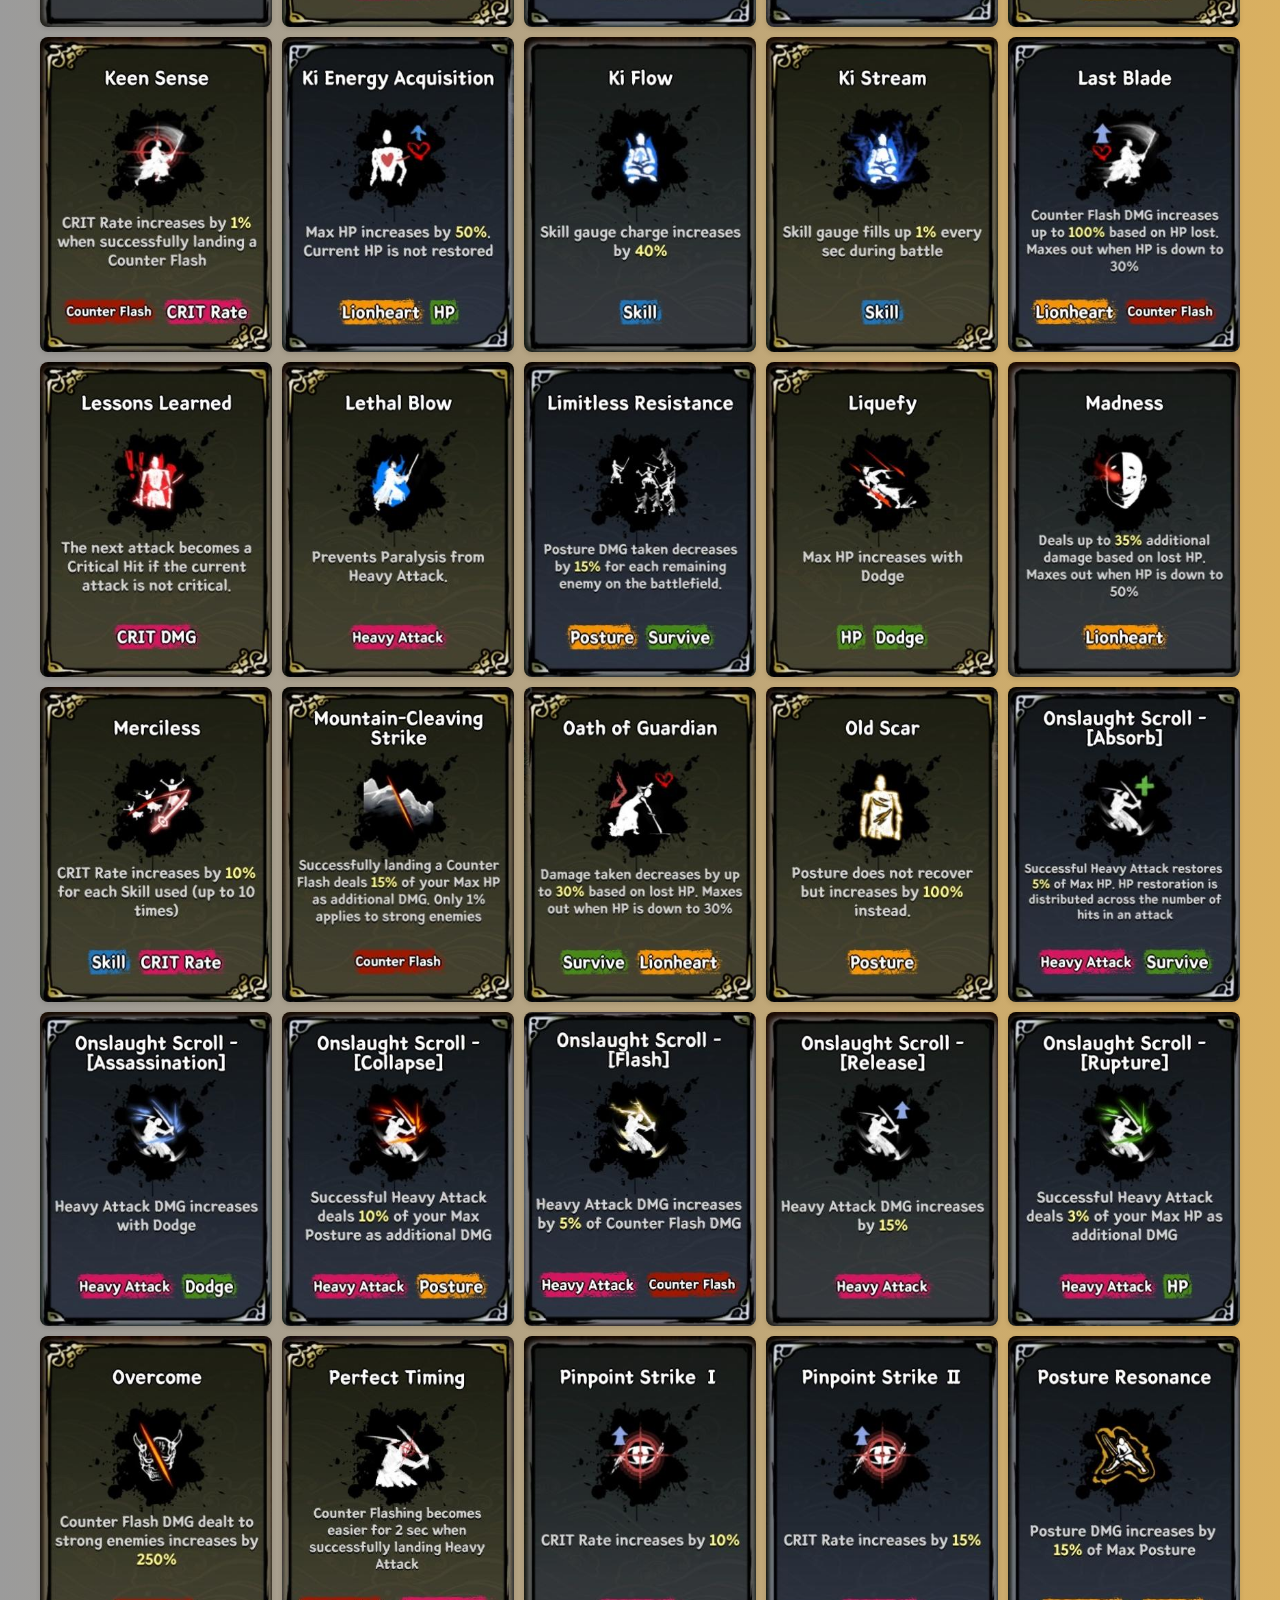
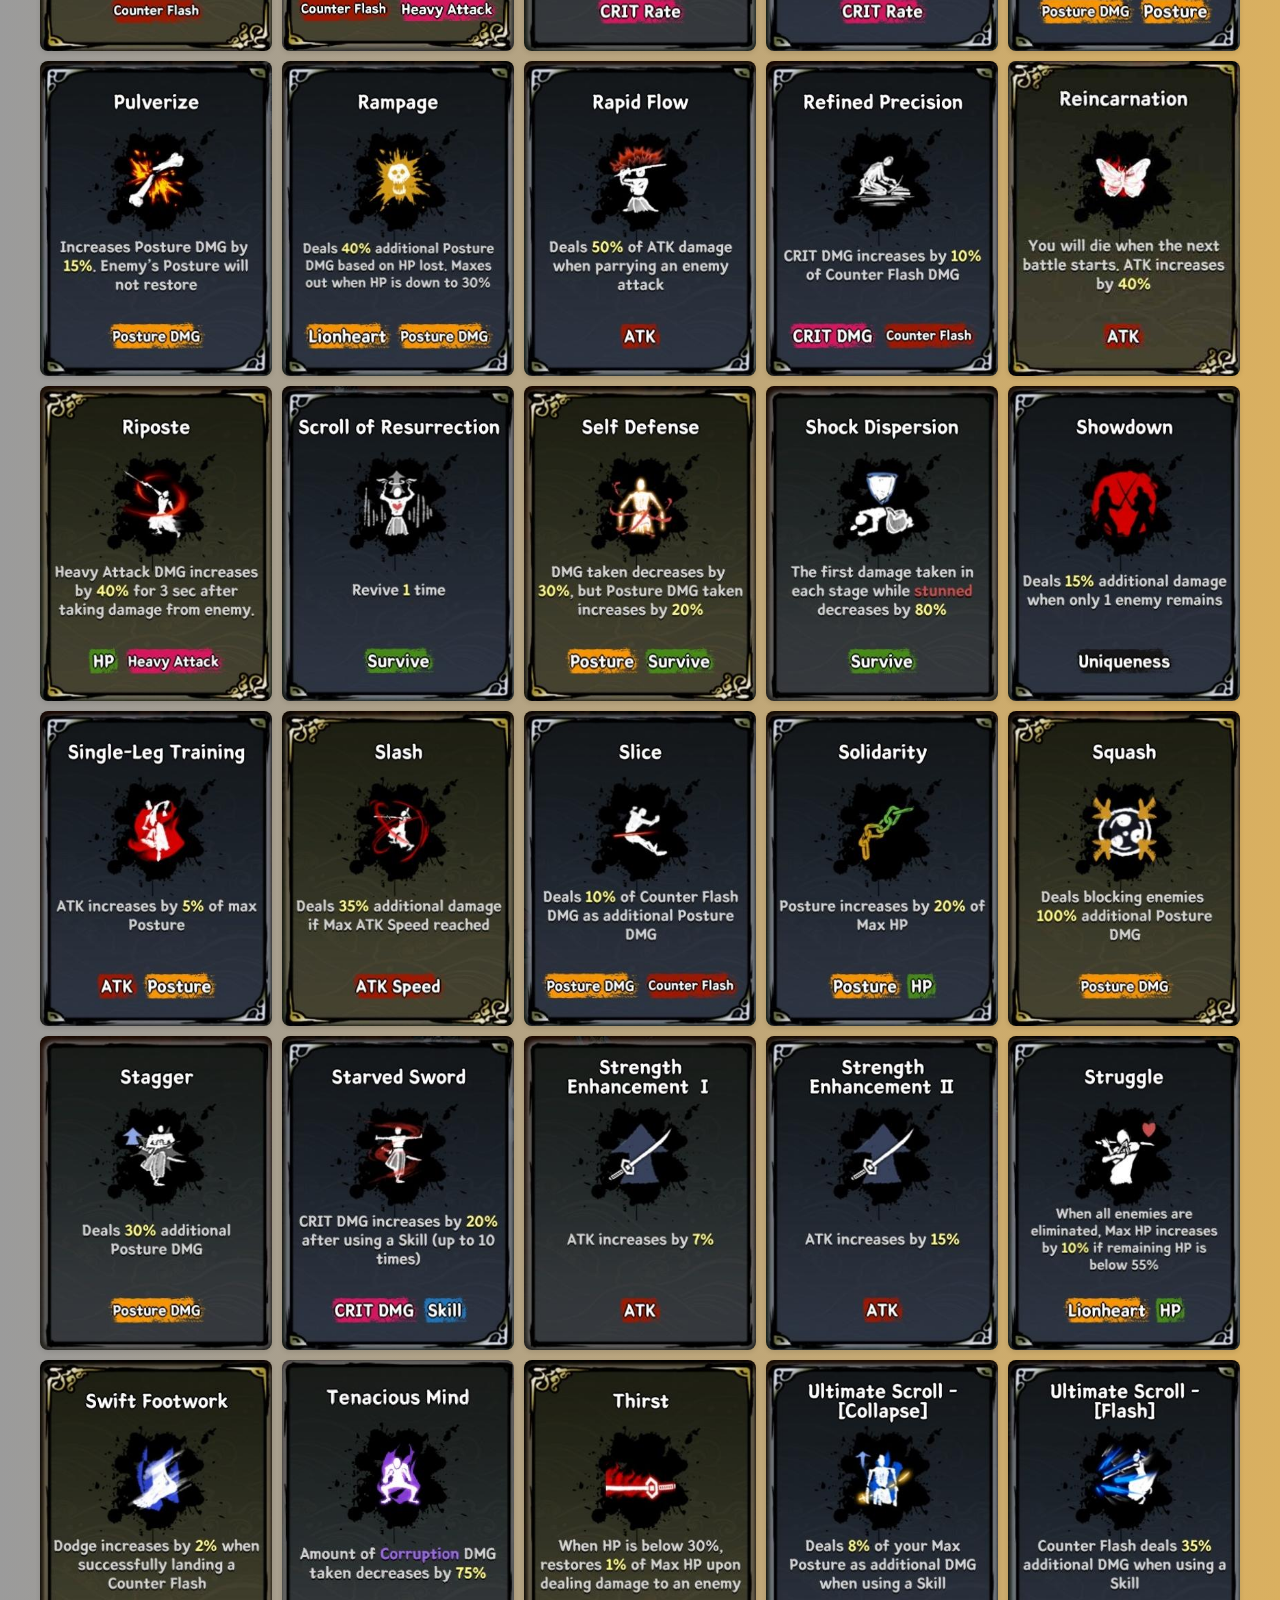
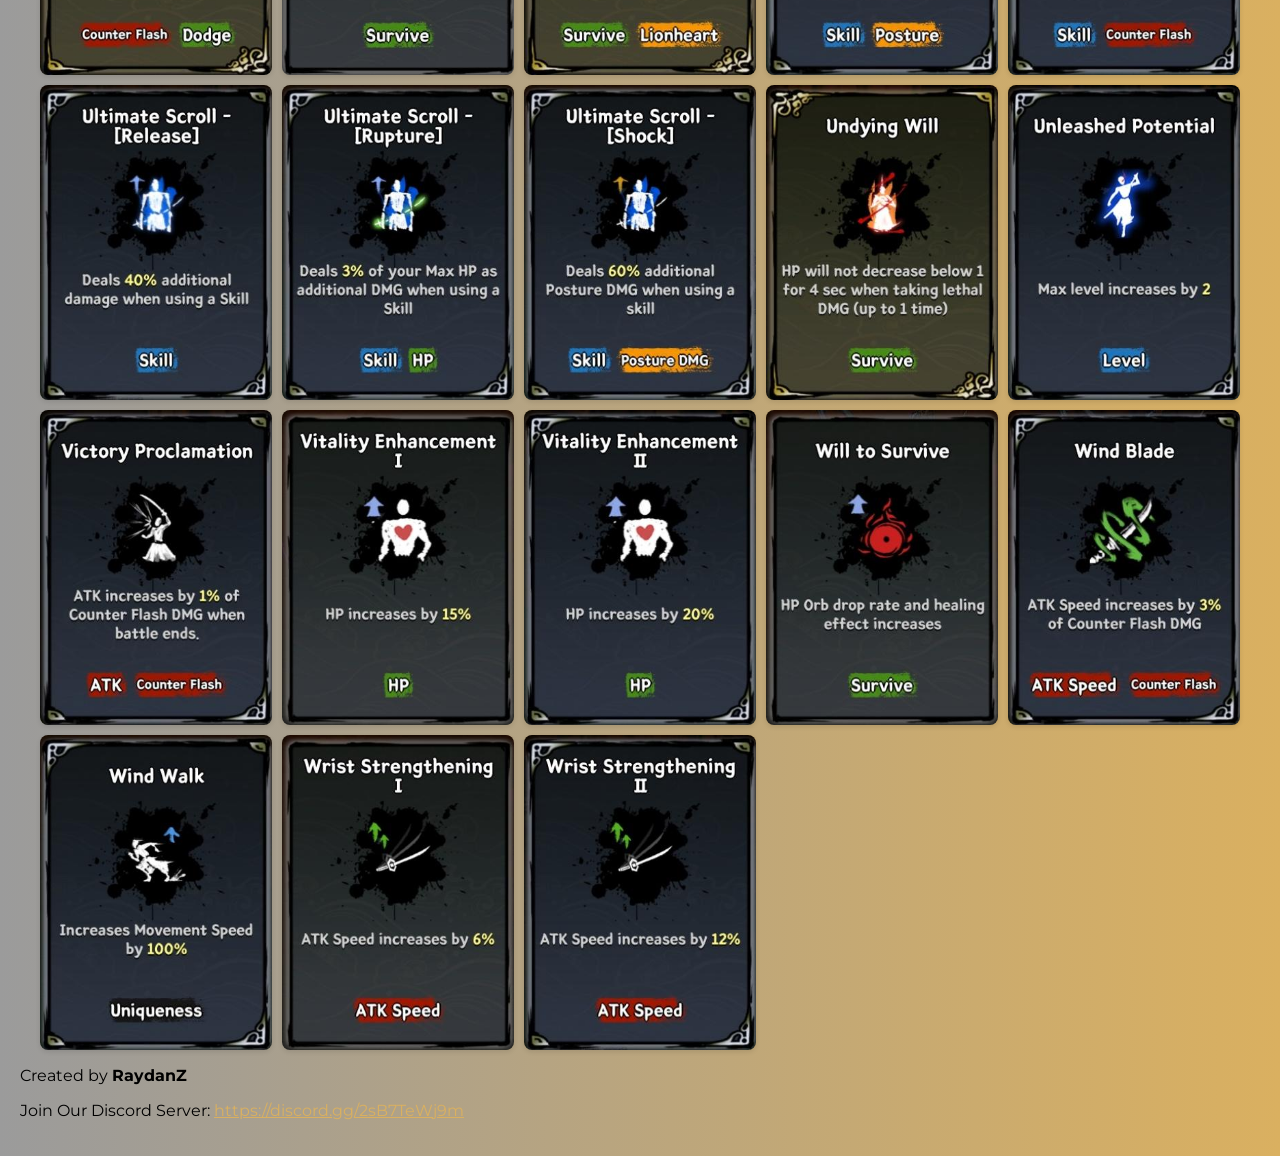
==== commit 5a898c63: "Update index.html" ====
--- a/index.html
+++ b/index.html
@@ -5,7 +5,7 @@
     <meta name="viewport" content="width=device-width, initial-scale=1.0">
     <title>Ronin Perk Gallery</title>
     <link rel="stylesheet" href="PerkView.css">
-    <link href="https://fonts.googleapis.com/css2?family=Montserrat:wght@400;600&display=swap" rel="stylesheet">
+    <link href="https://fonts.googleapis.com/css2?family=Montserrat:wght@400;600&display=swap" rel="stylesheet"> <!-- Added Google Font -->
 </head>
 <body>
     <div class="container">
@@ -48,7 +48,13 @@
             <!-- Images will be dynamically added here -->
         </div>
     </div>
-
+    <footer class="footer">
+        <p>Created by <strong>RaydanZ</strong></p>
+        <p>
+            Join Our Discord Server: 
+            <a href="https://discord.gg/2sB7TeWj9m" target="_blank" style="color: #DAB060; text-decoration: underline;">https://discord.gg/2sB7TeWj9m</a>
+        </p>
+    </footer>
     <script src="PerkView.js"></script>
 </body>
 </html>
--- a/PerkView.css
+++ b/PerkView.css
@@ -2,7 +2,7 @@
     font-family: 'Montserrat', sans-serif; 
     margin: 0;
     padding: 20px;
-    background: linear-gradient(to right, #ffffff, #DAB060);
+    background: linear-gradient(to right, #9b9b9b, #DAB060);
 }
 
 .container {
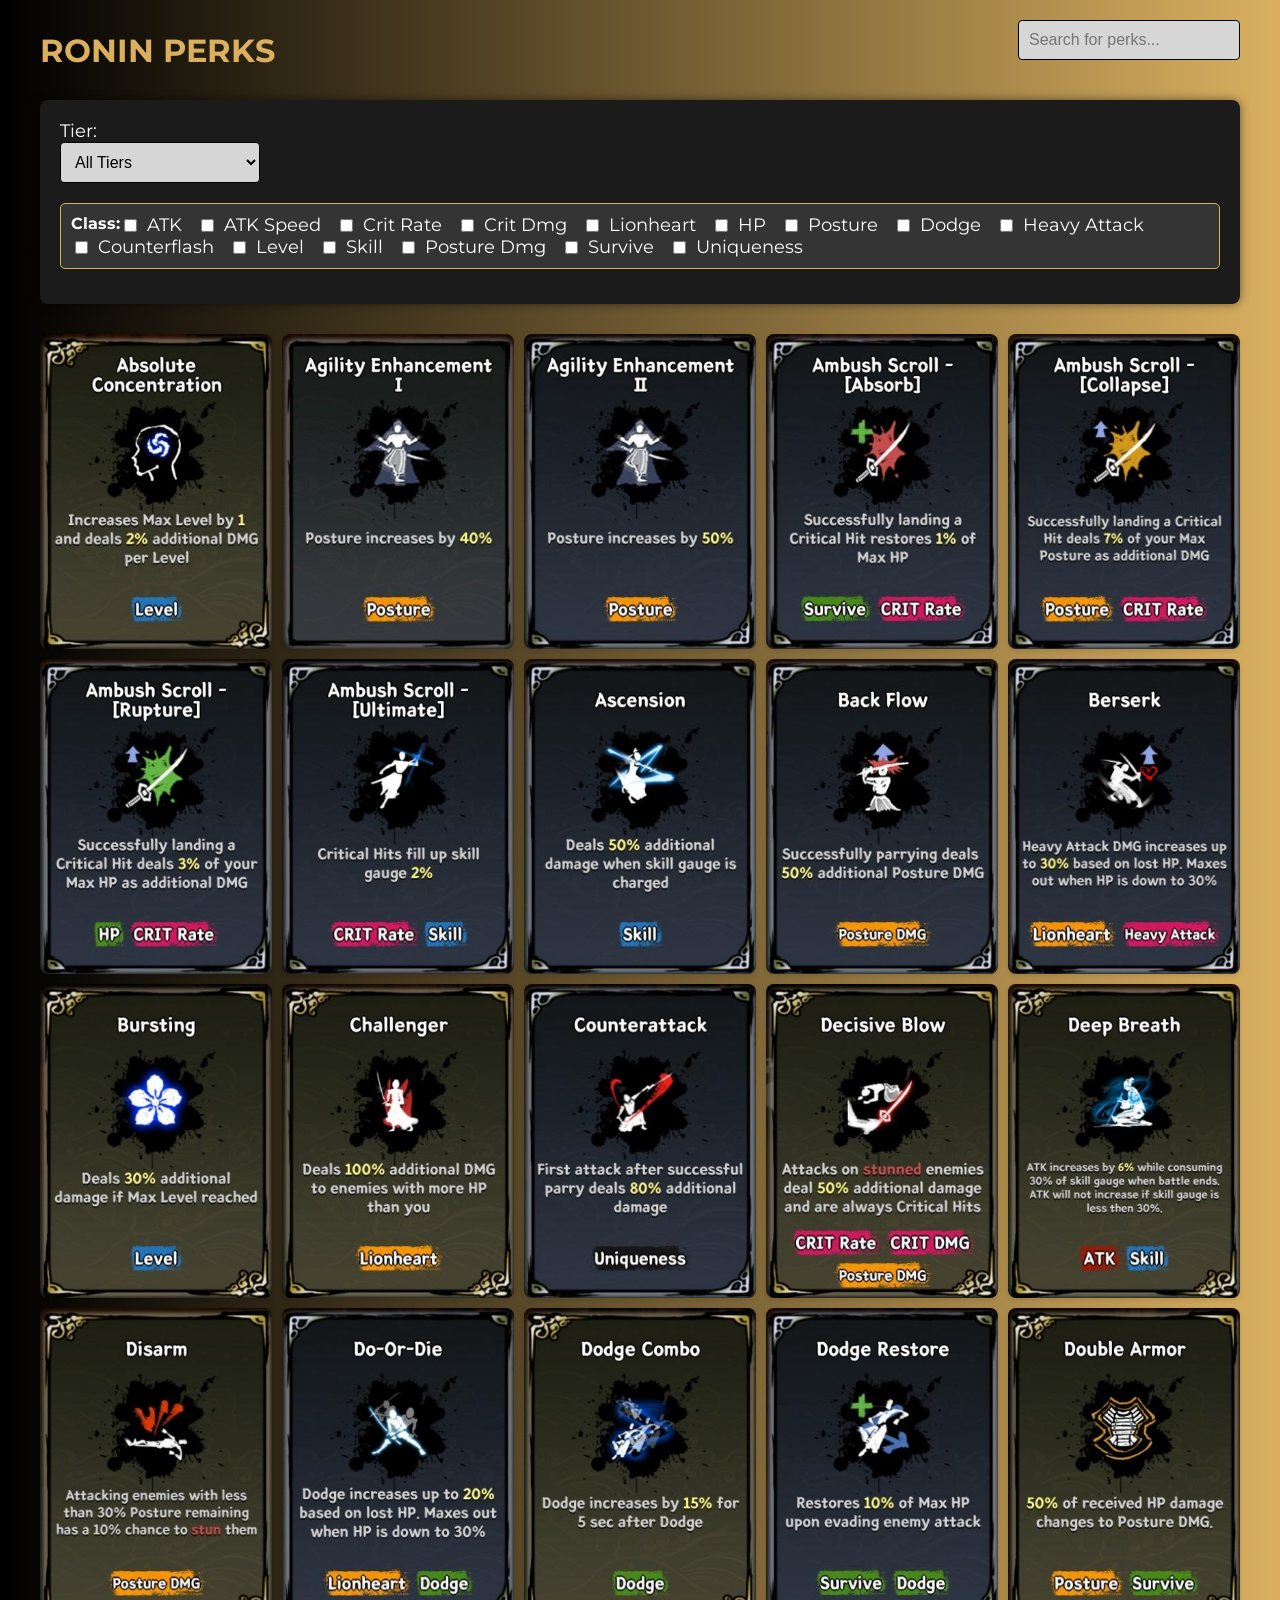
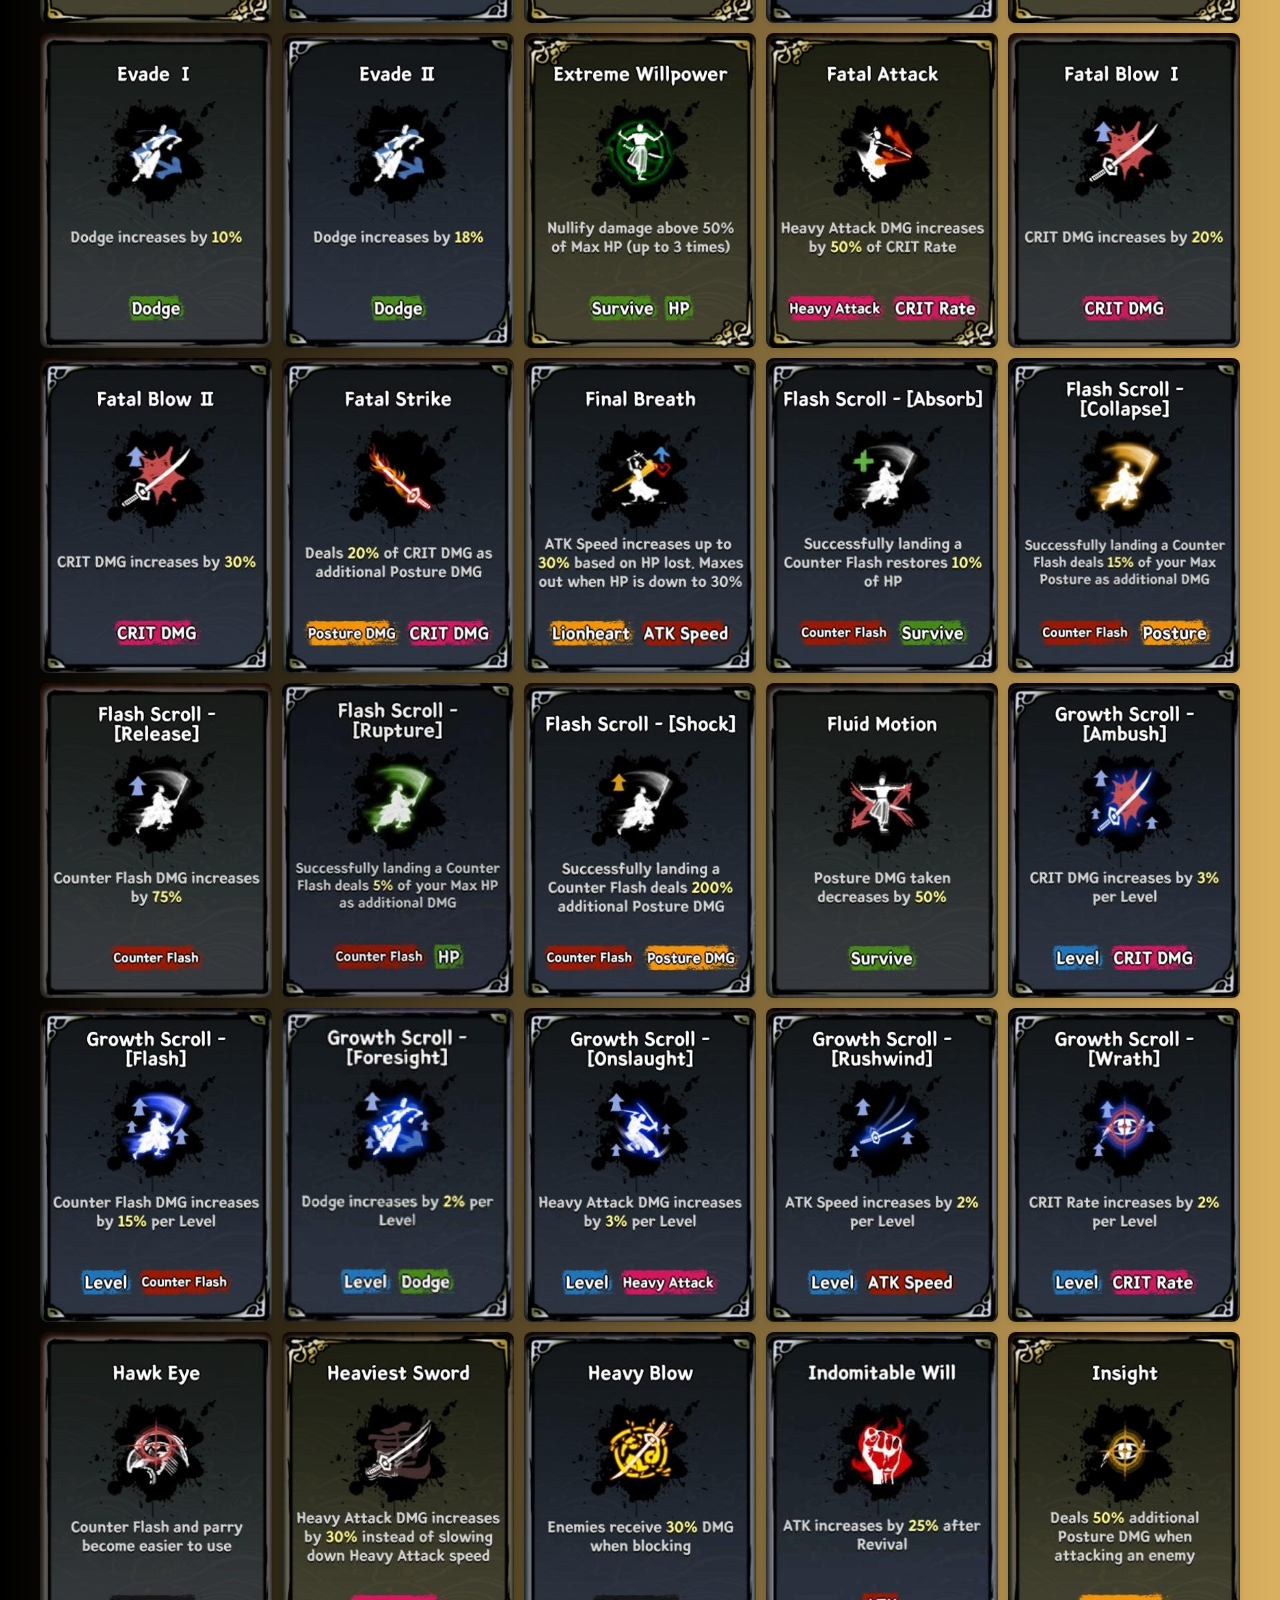
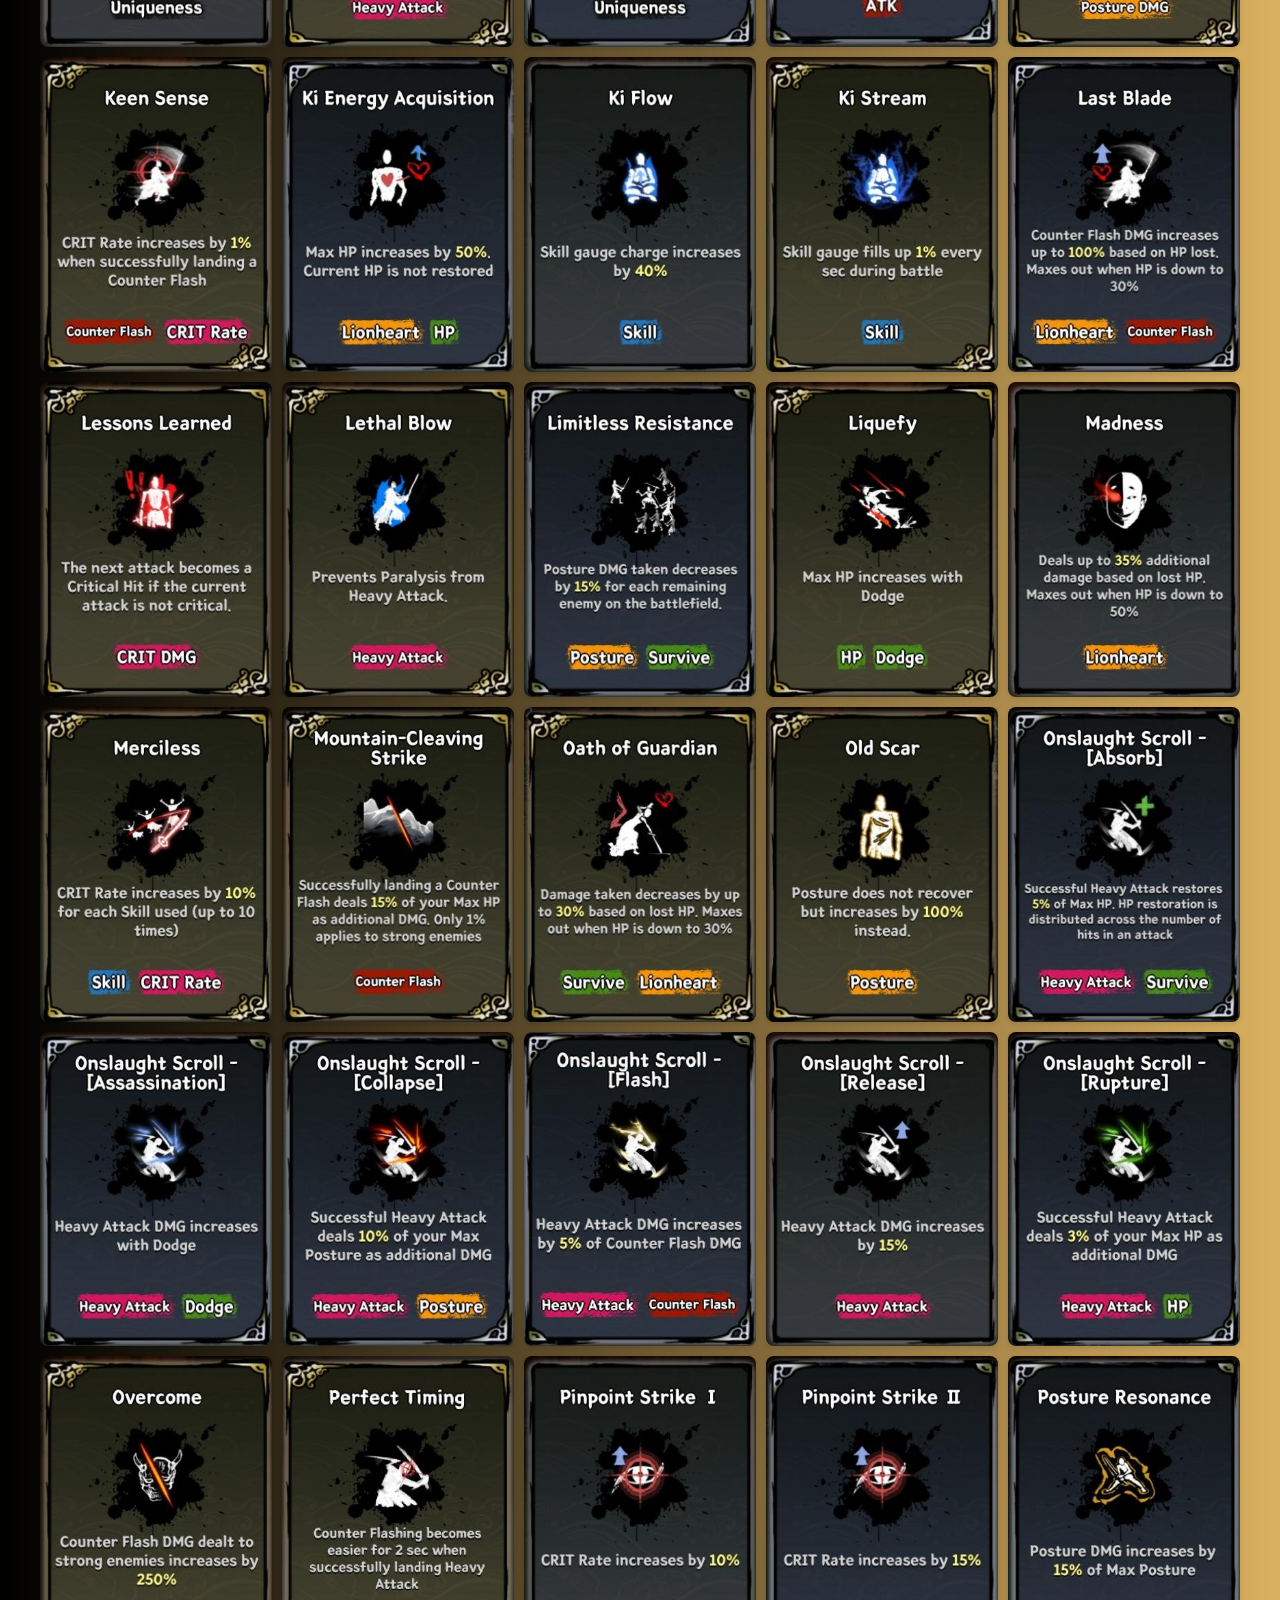
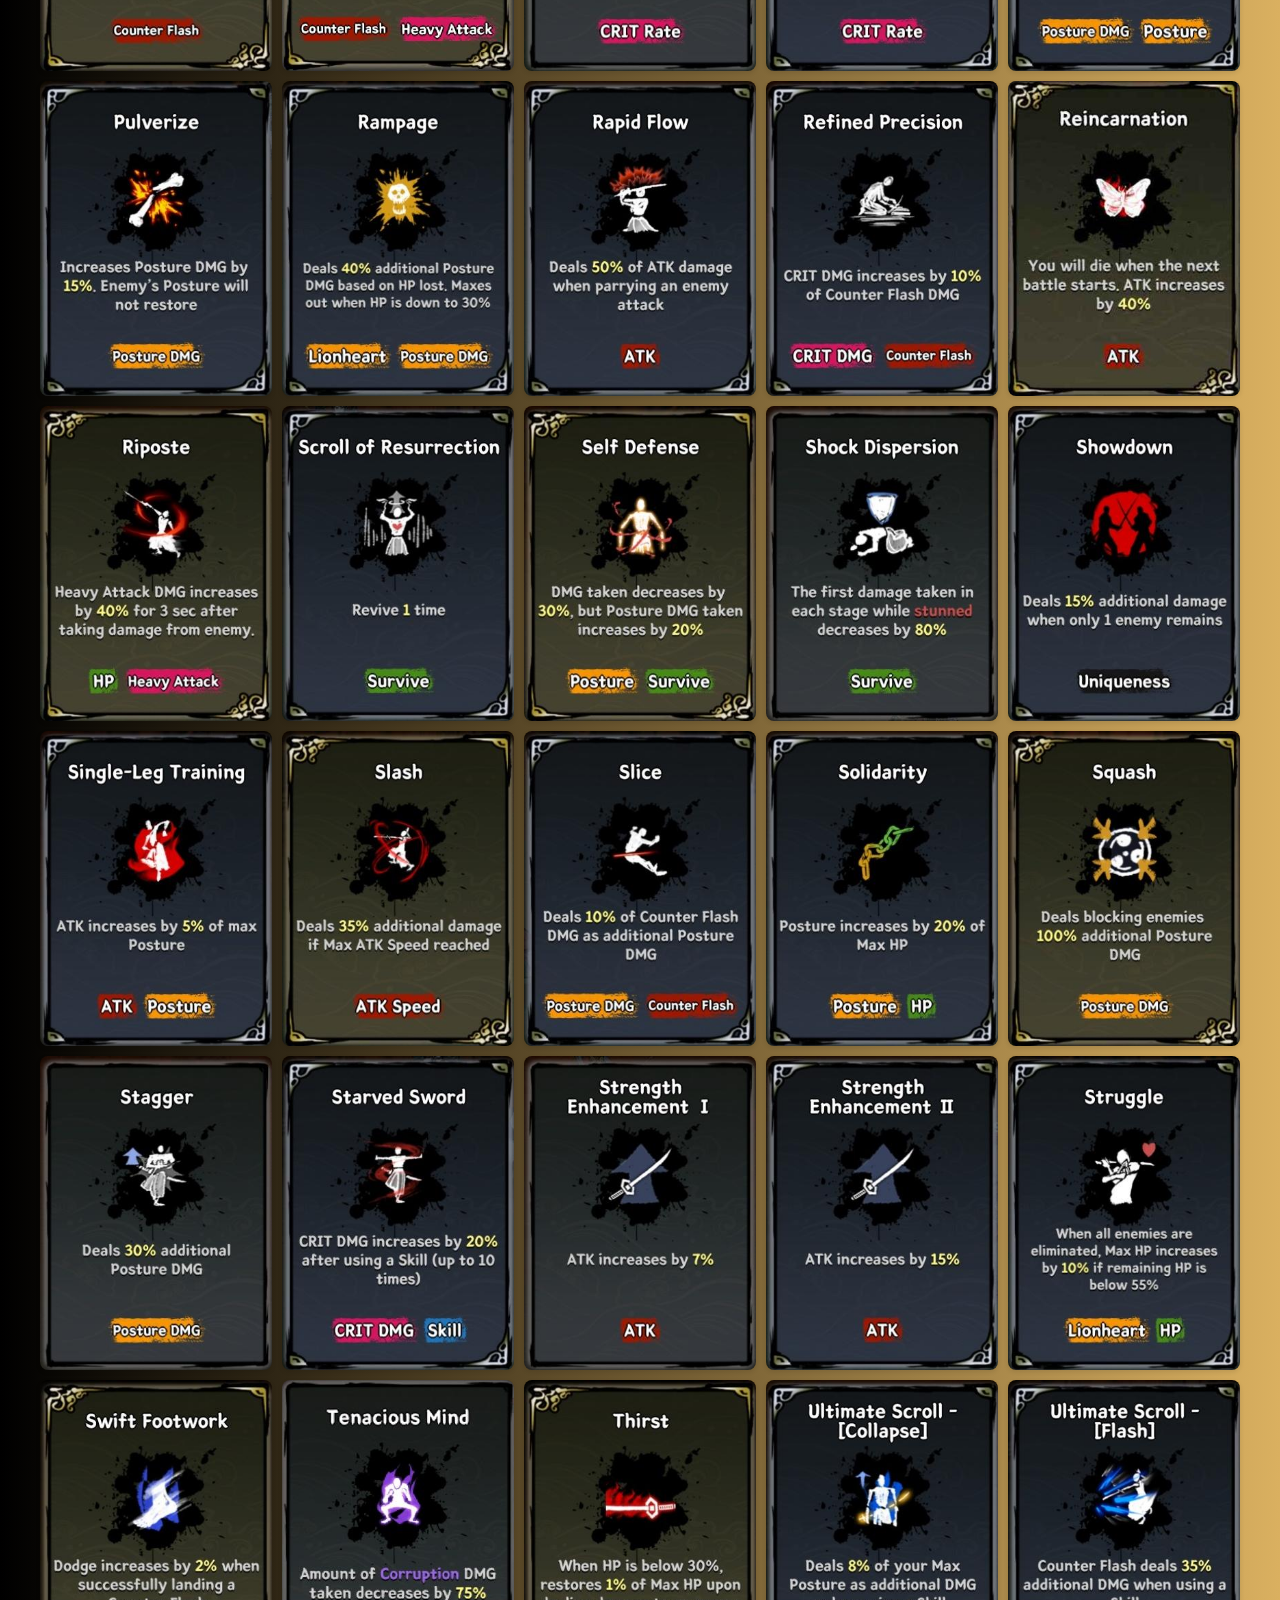
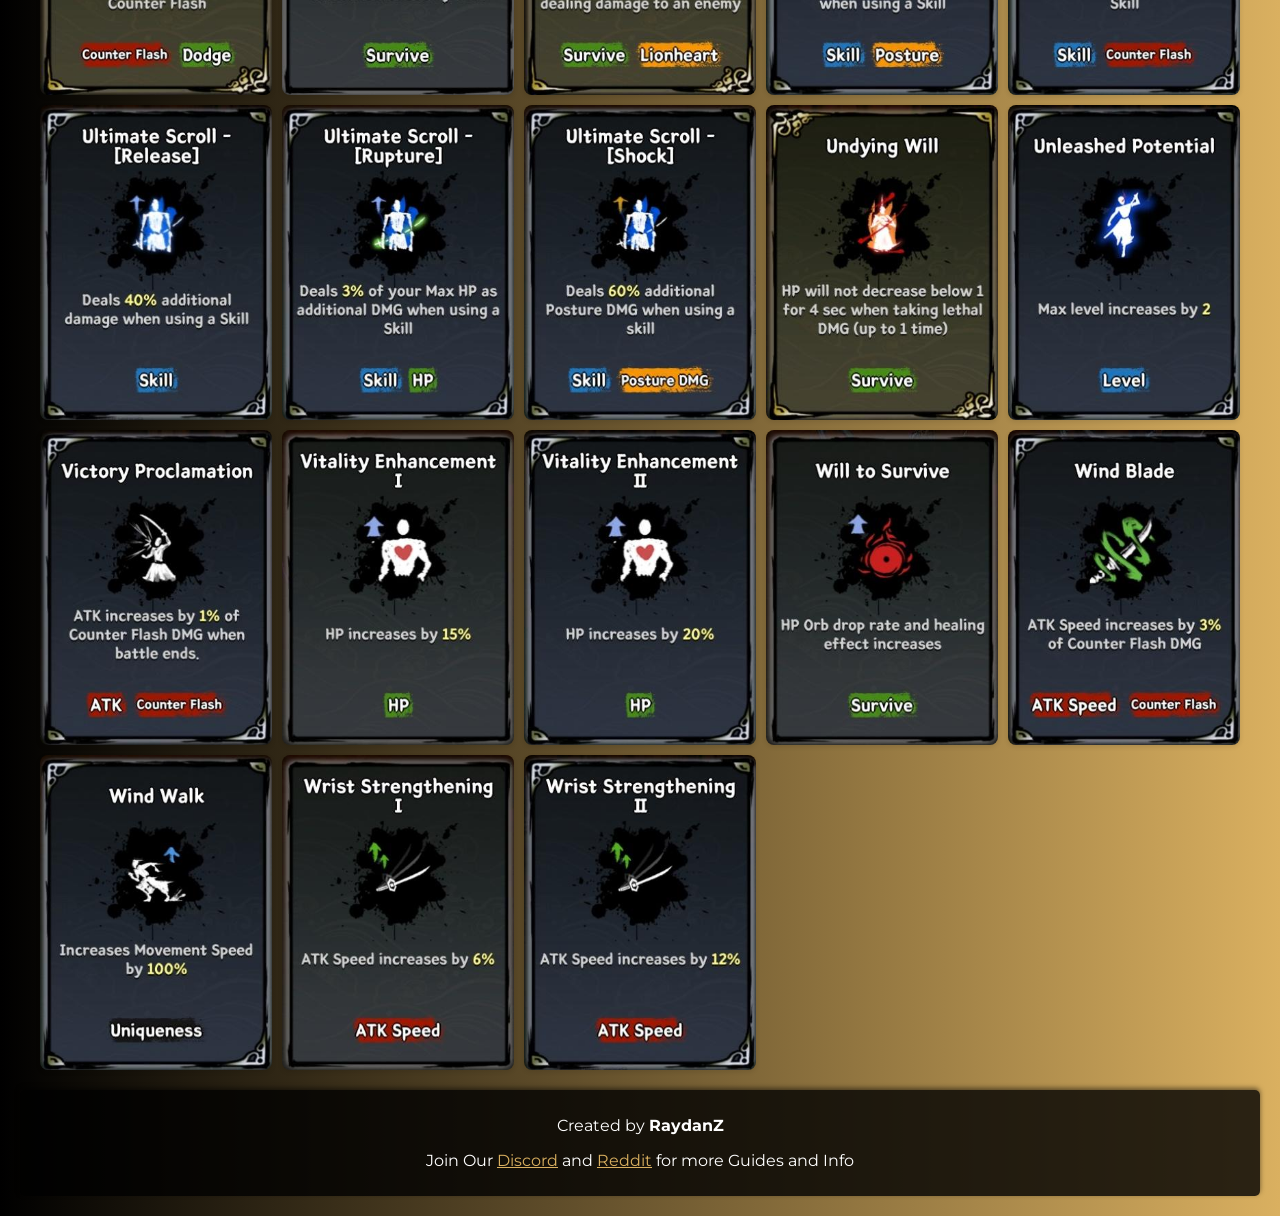
==== commit c5a9fc69: "Update index.html Updating Discord and Reddit Links" ====
--- a/index.html
+++ b/index.html
@@ -51,8 +51,11 @@
     <footer class="footer">
         <p>Created by <strong>RaydanZ</strong></p>
         <p>
-            Join Our Discord Server: 
-            <a href="https://discord.gg/2sB7TeWj9m" target="_blank" style="color: #DAB060; text-decoration: underline;">https://discord.gg/2sB7TeWj9m</a>
+            Join Our 
+            <a href="https://discord.gg/2sB7TeWj9m" target="_blank" style="color: #DAB060; text-decoration: underline;">Discord</a>
+            and 
+            <a href="https://www.reddit.com/r/RoninTheLastSamurai" target="_blank" style="color: #DAB060; text-decoration: underline;">Reddit</a>
+            for more Guides and Info
         </p>
     </footer>
     <script src="PerkView.js"></script>
--- a/PerkView.css
+++ b/PerkView.css
@@ -1,8 +1,8 @@
 body {
-    font-family: 'Montserrat', sans-serif; 
+    font-family: 'Montserrat', sans-serif;
     margin: 0;
     padding: 20px;
-    background: linear-gradient(to right, #9b9b9b, #DAB060);
+    background: linear-gradient(to right, #000000, #DAB060);
 }
 
 .container {
@@ -13,23 +13,23 @@
 .header {
     display: flex;
     align-items: center;
-    justify-content: space-between; 
+    justify-content: space-between;
     margin-bottom: 20px;
 }
 
 h1 {
     margin: 0;
-    color: #fff;
+    color: #DAB060;
 }
 
 input[type="text"], select {
     width: auto;
     padding: 10px;
     margin-bottom: 20px;
-    border: 1px solid #ccc;
+    border: 1px solid #000000;
     border-radius: 4px;
-    font-size: 16px; 
-    background-color: #fff;
+    font-size: 16px;
+    background-color: #d6d6d6;
     transition: border-color 0.3s;
 }
 
@@ -39,35 +39,37 @@
 }
 
 select:hover {
-    border-color: #ff7e5f;
+    border-color: #DAB060;
 }
 
 .filters {
-    margin-bottom: 20px;
-    padding: 15px;
-    background: linear-gradient(to right, rgba(255, 255, 255, 0.9), rgba(240, 240, 240, 0.9));
+    margin-bottom: 30px;
+    padding: 20px;
+    background: linear-gradient(to right, #1b1b1b, #1b1b1b);
     border-radius: 8px;
-    box-shadow: 0 0 5px rgba(0, 0, 0, 0.1);
+    box-shadow: 0 0 10px rgba(0, 0, 0, 0.5);
+    color: #fff;
+
 }
 
 .filters > div {
     margin-bottom: 15px;
     padding: 10px;
-    background: #f9f9f9;
+    background: #343434;
     border-radius: 5px;
-    border: 1px solid #ddd;
+    border: 1px solid #dab060;
 }
 
 .filters label {
-    display: flex; 
+    display: flex;
     align-items: center;
-    margin-right: 15px; 
-    font-size: 18px; 
-    color: #333; 
+    margin-right: 15px;
+    font-size: 18px;
+    color: #ffffff;
 }
 
 .filters input[type="checkbox"] {
-    margin-right: 10px; 
+    margin-right: 10px;
 }
 
 .checkbox-group {
@@ -91,3 +93,22 @@
 .grid img:hover {
     transform: scale(1.05);
 }
+
+.footer {
+    text-align: center;
+    margin-top: 20px;
+    padding: 10px;
+    background-color: #000000cc;
+    color: #fff;
+    border-radius: 5px;
+    box-shadow: 0 -2px 5px #00000080;/
+}
+
+.footer a {
+    color: #DAB060;
+    text-decoration: underline;
+}
+
+.footer a:hover {
+    color: #ff7e5f;
+}
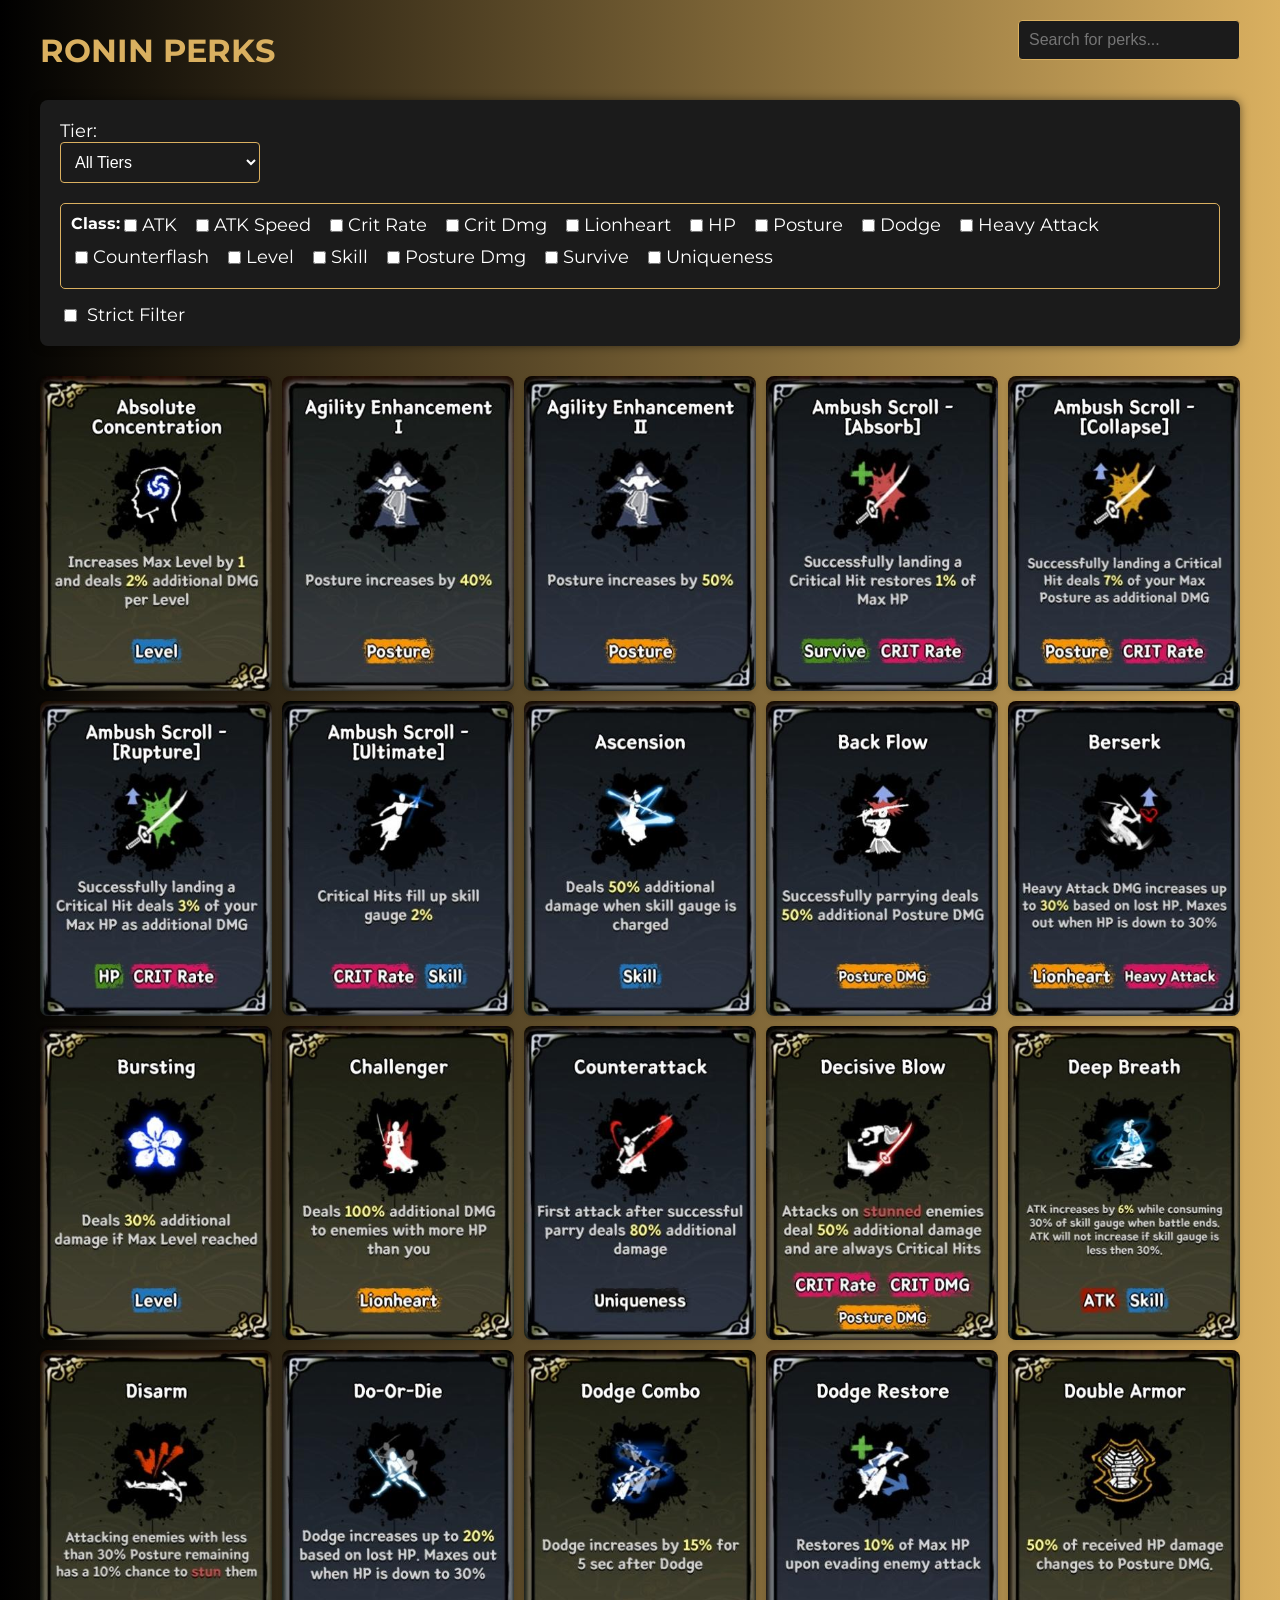
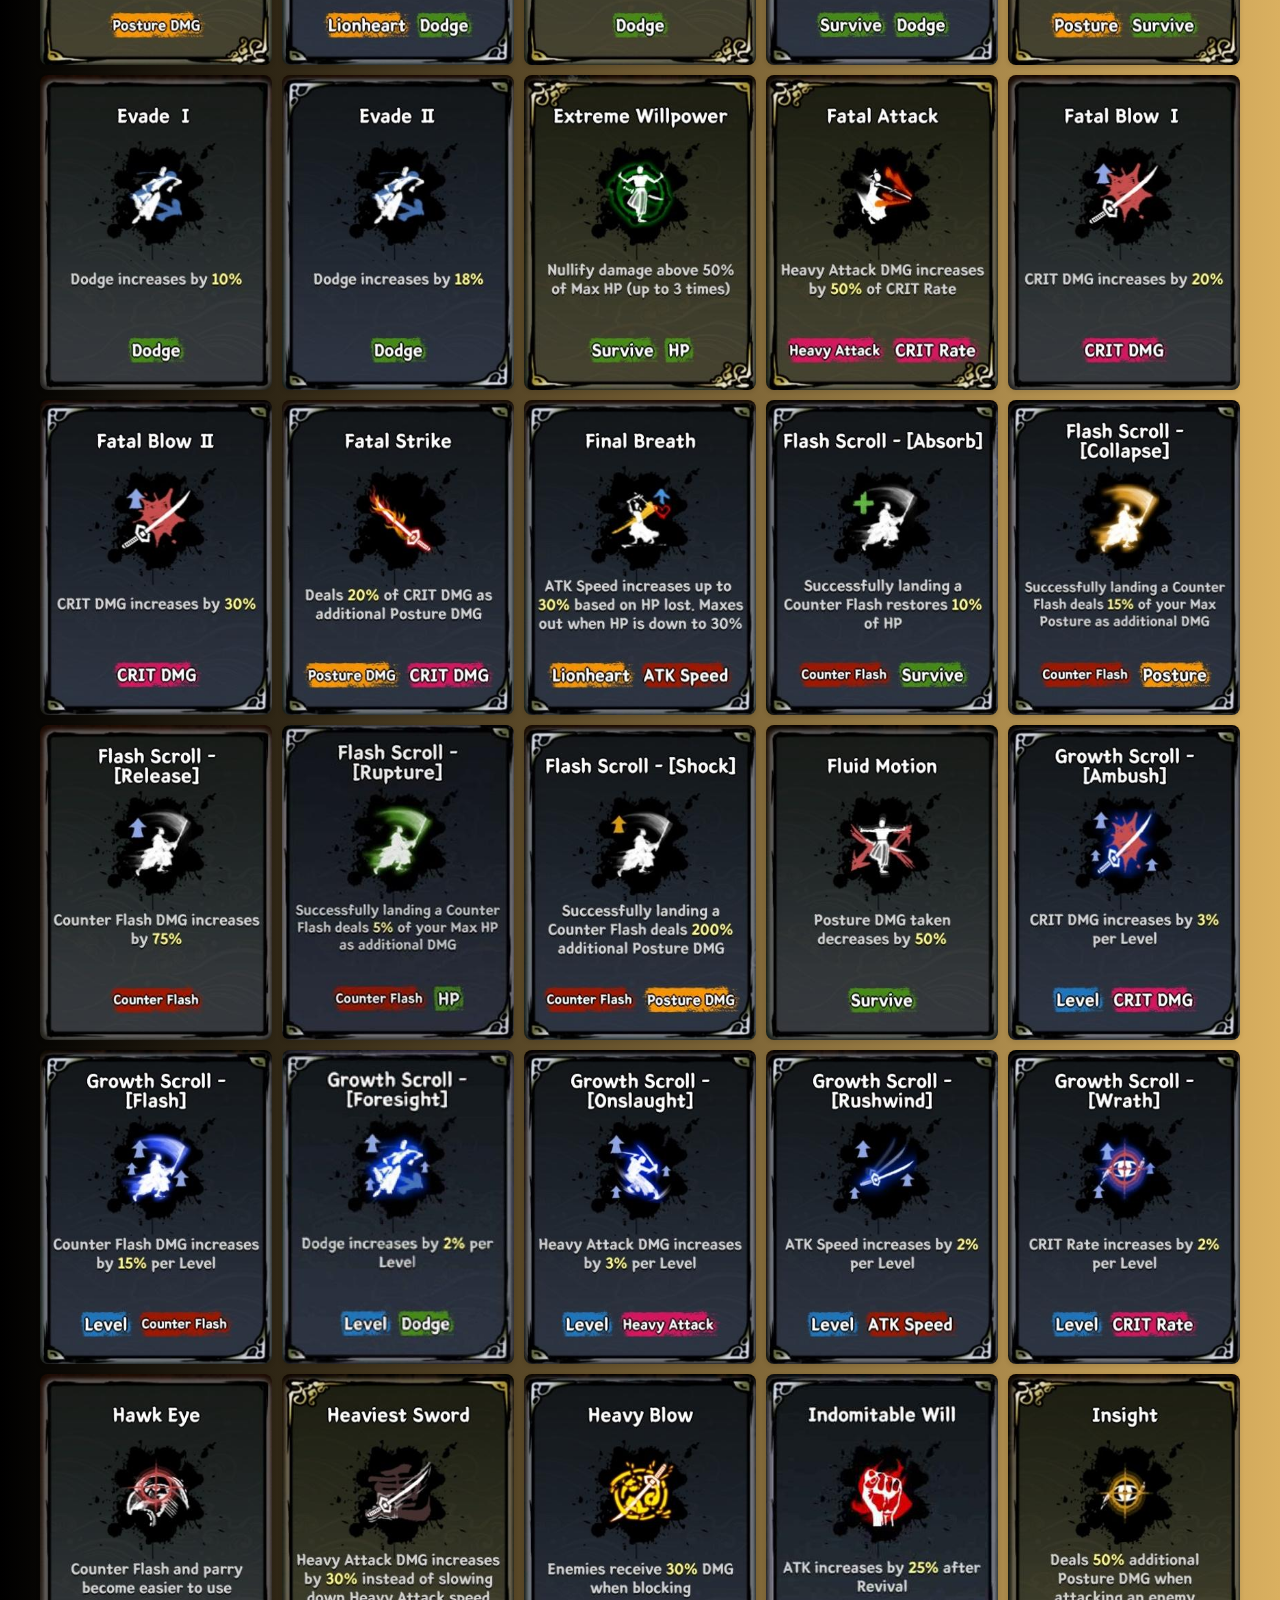
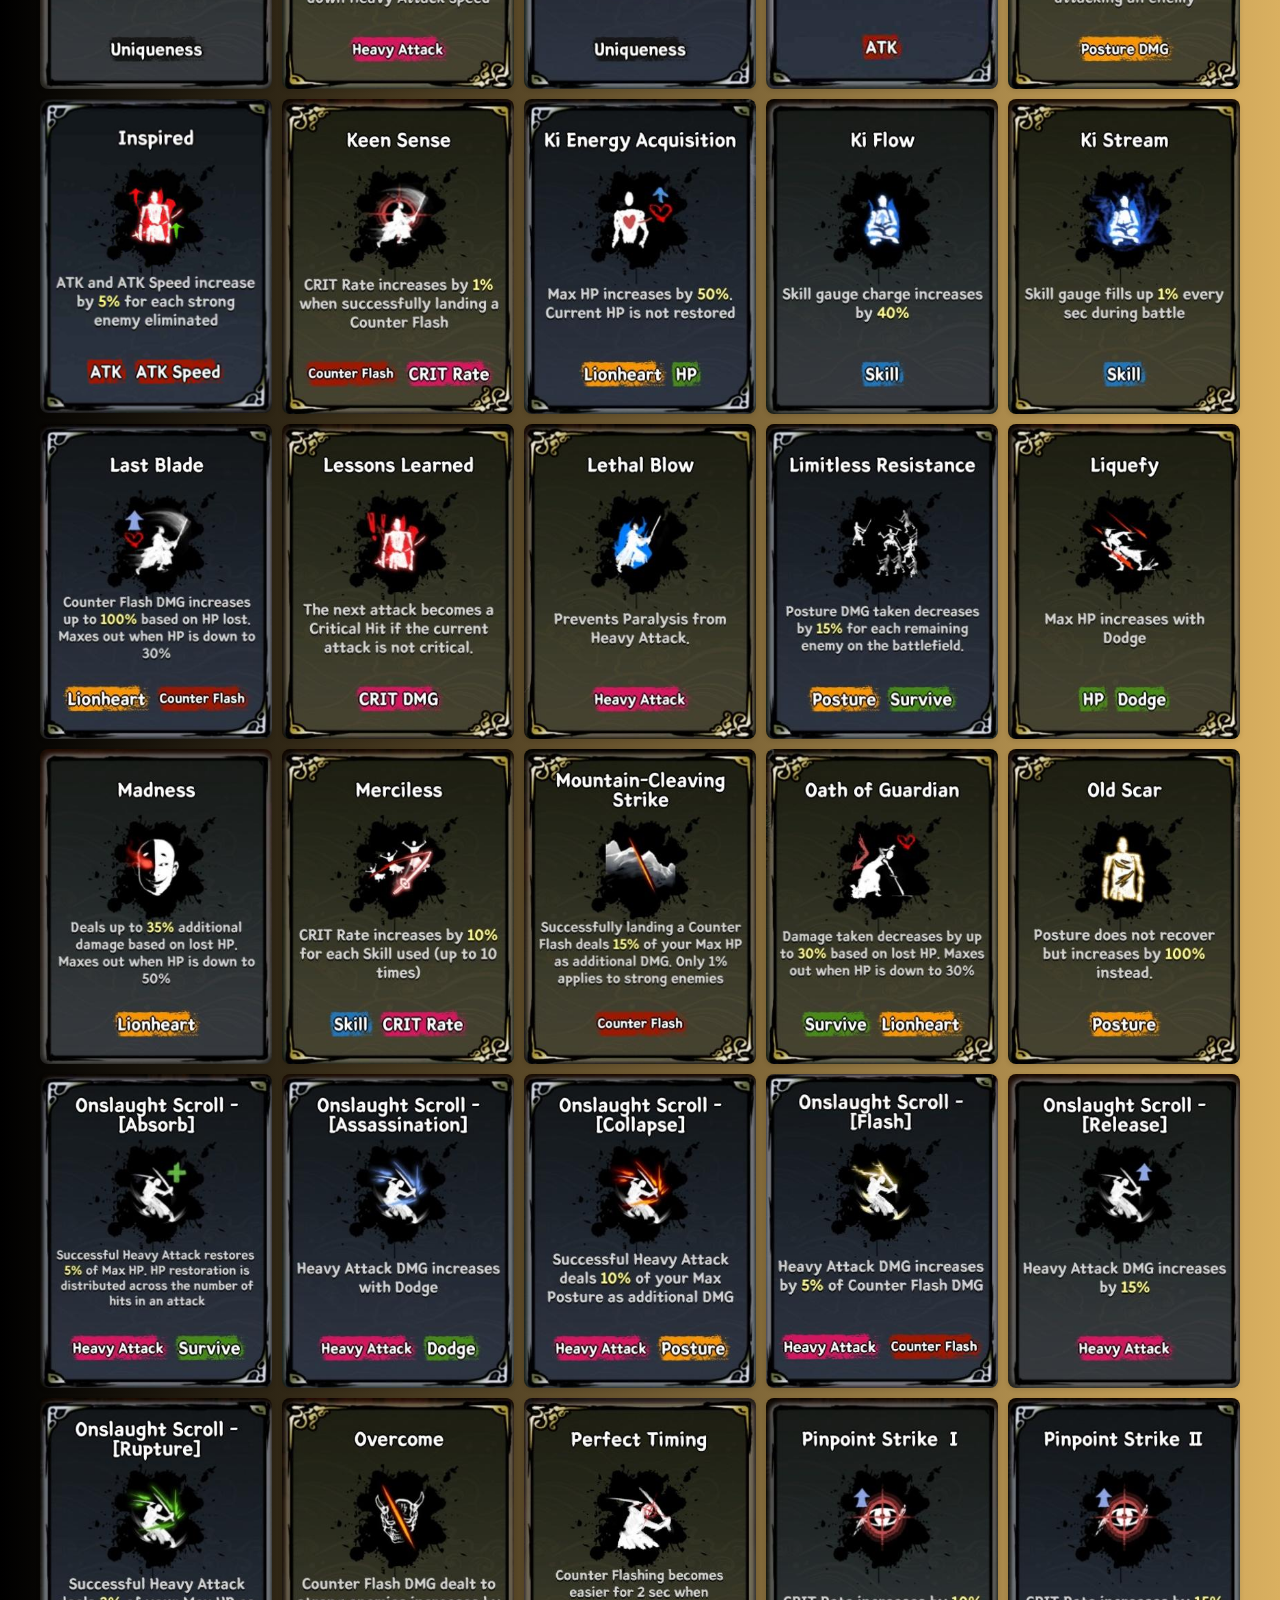
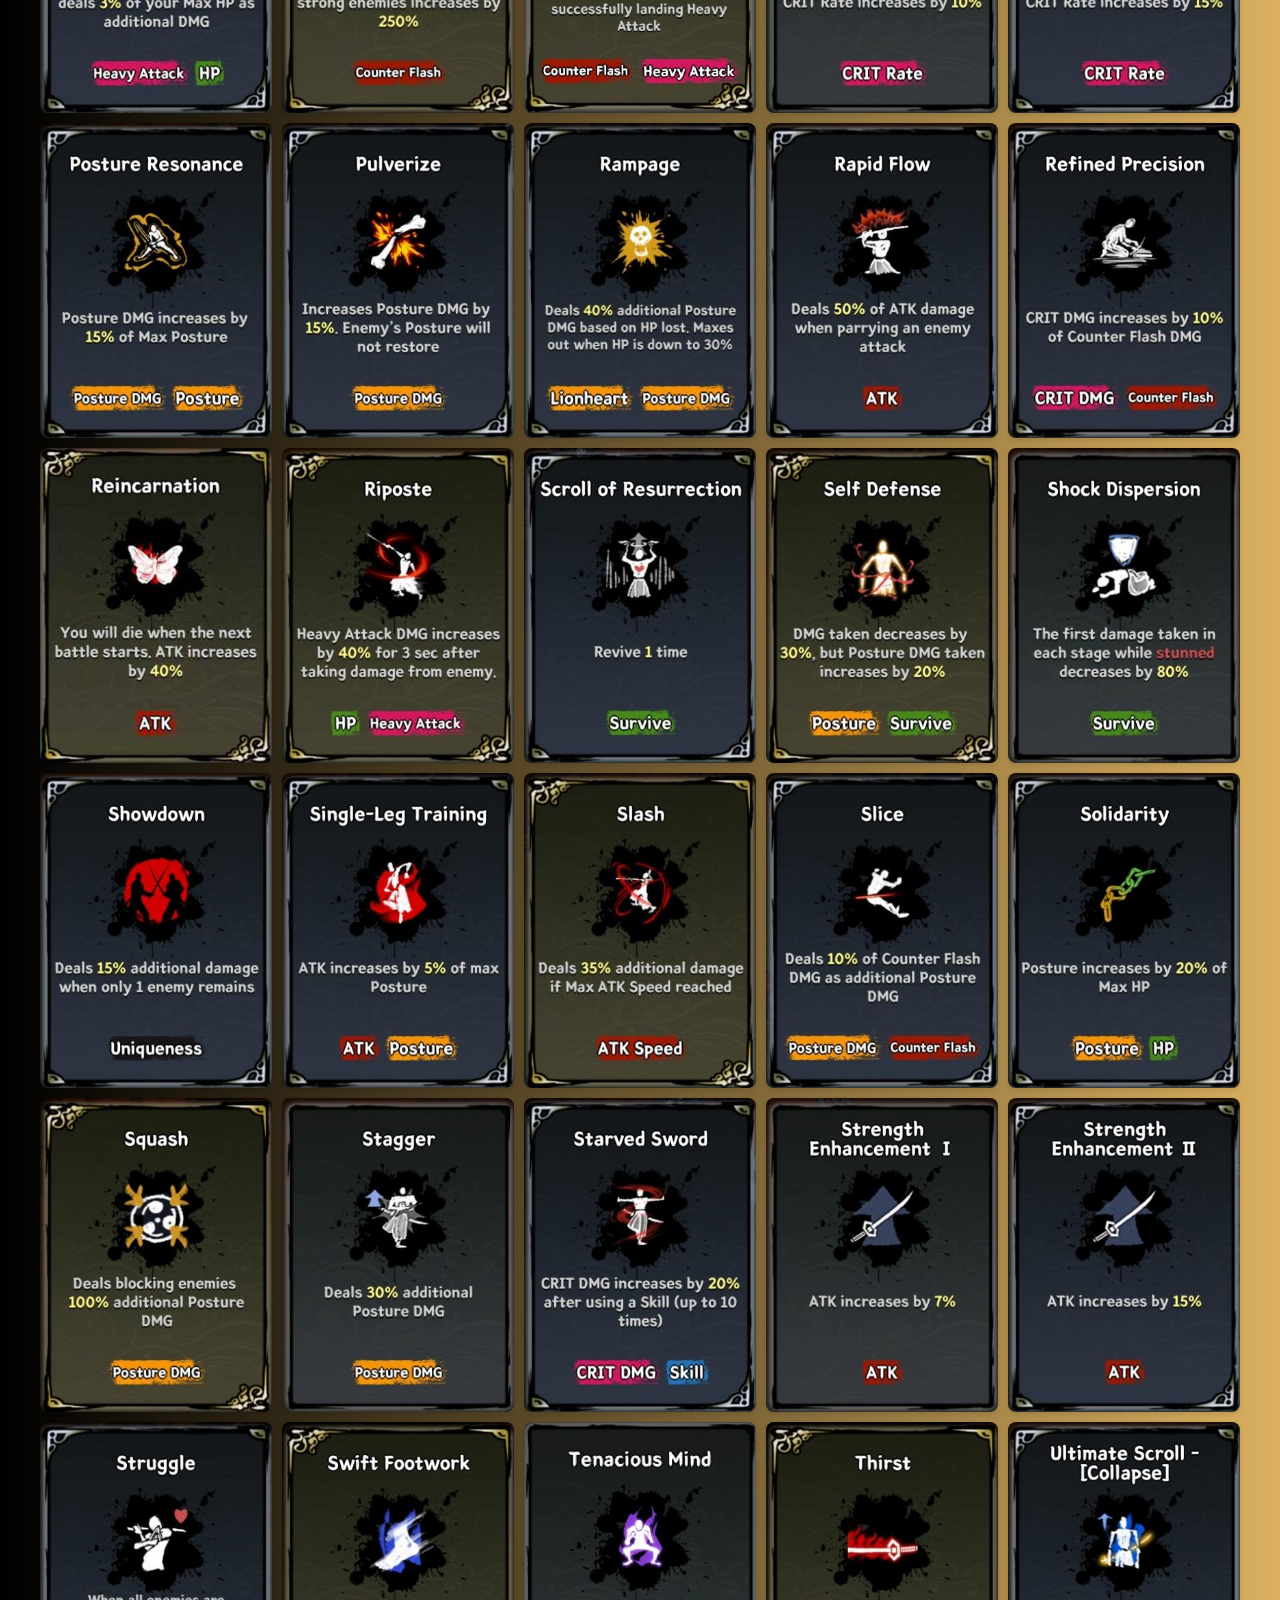
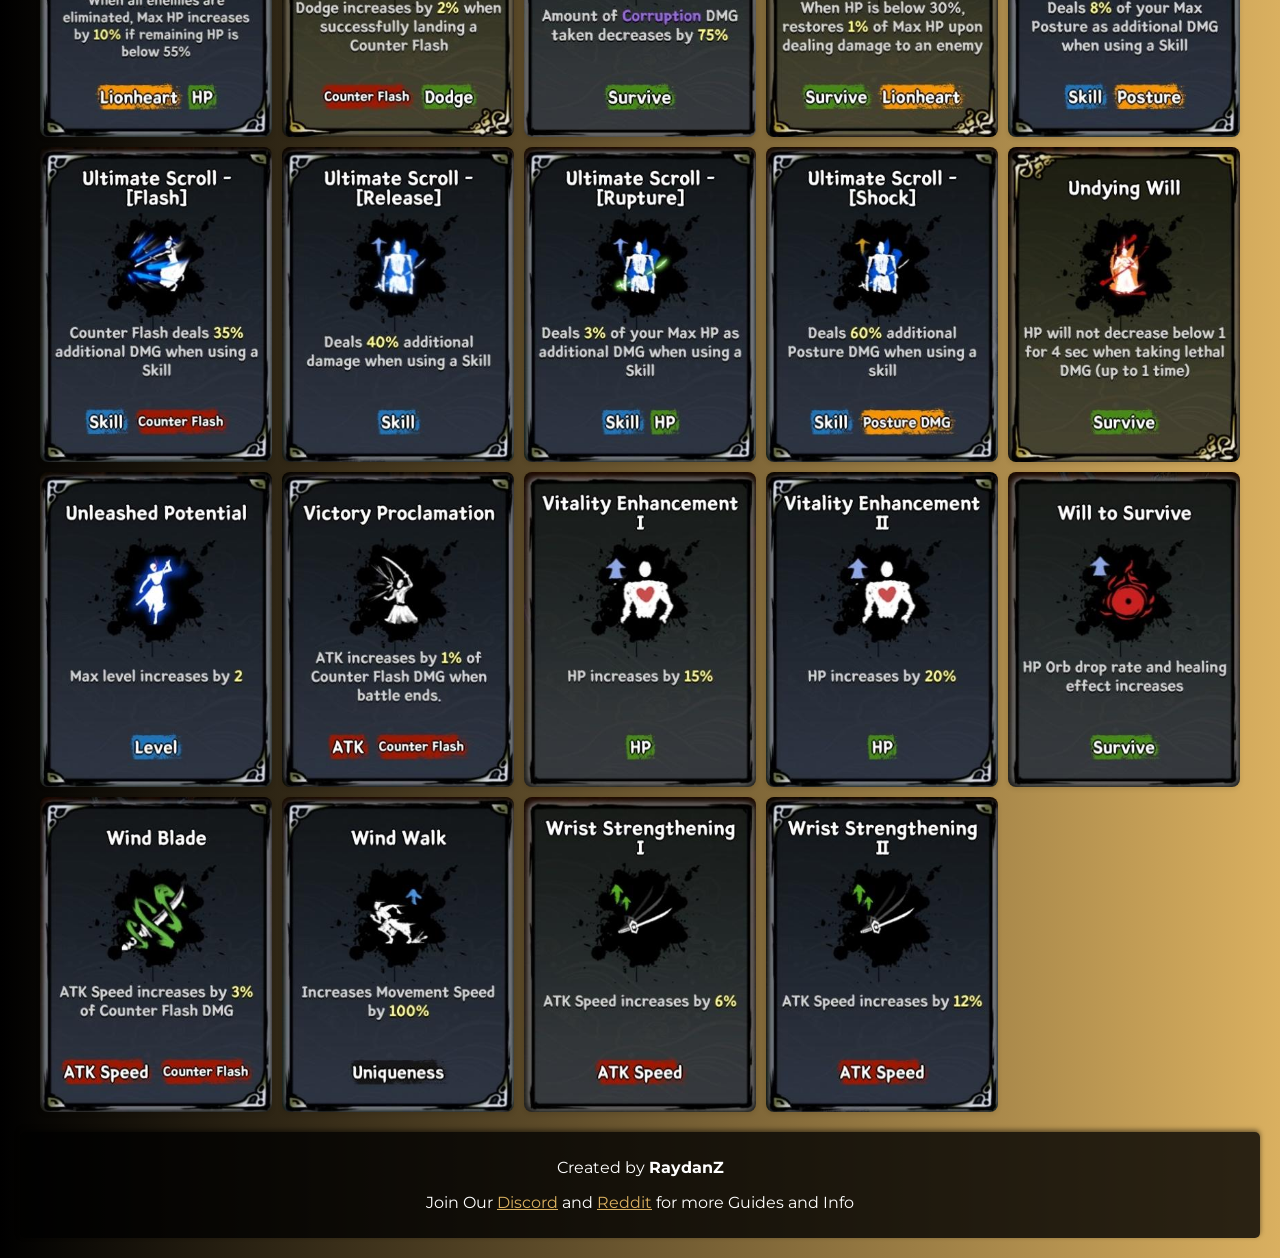
==== commit 2a5799e2: "changing to index.html" ====
--- a/index.html
+++ b/index.html
@@ -5,7 +5,7 @@
     <meta name="viewport" content="width=device-width, initial-scale=1.0">
     <title>Ronin Perk Gallery</title>
     <link rel="stylesheet" href="PerkView.css">
-    <link href="https://fonts.googleapis.com/css2?family=Montserrat:wght@400;600&display=swap" rel="stylesheet"> <!-- Added Google Font -->
+    <link href="https://fonts.googleapis.com/css2?family=Montserrat:wght@400;600&display=swap" rel="stylesheet">
 </head>
 <body>
     <div class="container">
@@ -42,10 +42,14 @@
                 <label><input type="checkbox" value="SURVIVE" onchange="filterImages()"> Survive</label>
                 <label><input type="checkbox" value="UNIQUENESS" onchange="filterImages()"> Uniqueness</label>
             </div>
+
+            <label>
+                <input type="checkbox" id="strictFilter" onchange="filterImages()"> Strict Filter
+            </label>
         </div>
 
         <div class="grid" id="imageGrid">
-            <!-- Images will be dynamically added here -->
+            
         </div>
     </div>
     <footer class="footer">
@@ -60,4 +64,4 @@
     </footer>
     <script src="PerkView.js"></script>
 </body>
-</html>
+</html>
--- a/PerkView.css
+++ b/PerkView.css
@@ -26,10 +26,11 @@
     width: auto;
     padding: 10px;
     margin-bottom: 20px;
-    border: 1px solid #000000;
+    border: 1px solid #DAB060;
     border-radius: 4px;
     font-size: 16px;
-    background-color: #d6d6d6;
+    background-color: #1b1b1b;
+    color: #fff;
     transition: border-color 0.3s;
 }
 
@@ -47,7 +48,7 @@
     padding: 20px;
     background: linear-gradient(to right, #1b1b1b, #1b1b1b);
     border-radius: 8px;
-    box-shadow: 0 0 10px rgba(0, 0, 0, 0.5);
+    box-shadow: 0 0 10px #00000080;
     color: #fff;
 
 }
@@ -55,7 +56,7 @@
 .filters > div {
     margin-bottom: 15px;
     padding: 10px;
-    background: #343434;
+    background: #1b1b1b;
     border-radius: 5px;
     border: 1px solid #dab060;
 }
@@ -106,9 +107,17 @@
 
 .footer a {
     color: #DAB060;
-    text-decoration: underline;
+    text-decoration: bold;
 }
 
 .footer a:hover {
     color: #ff7e5f;
 }
+
+.checkbox-group label {
+    margin-bottom: 10px;
+}
+
+.checkbox-group input[type="checkbox"] {
+    margin-right: 5px;
+}
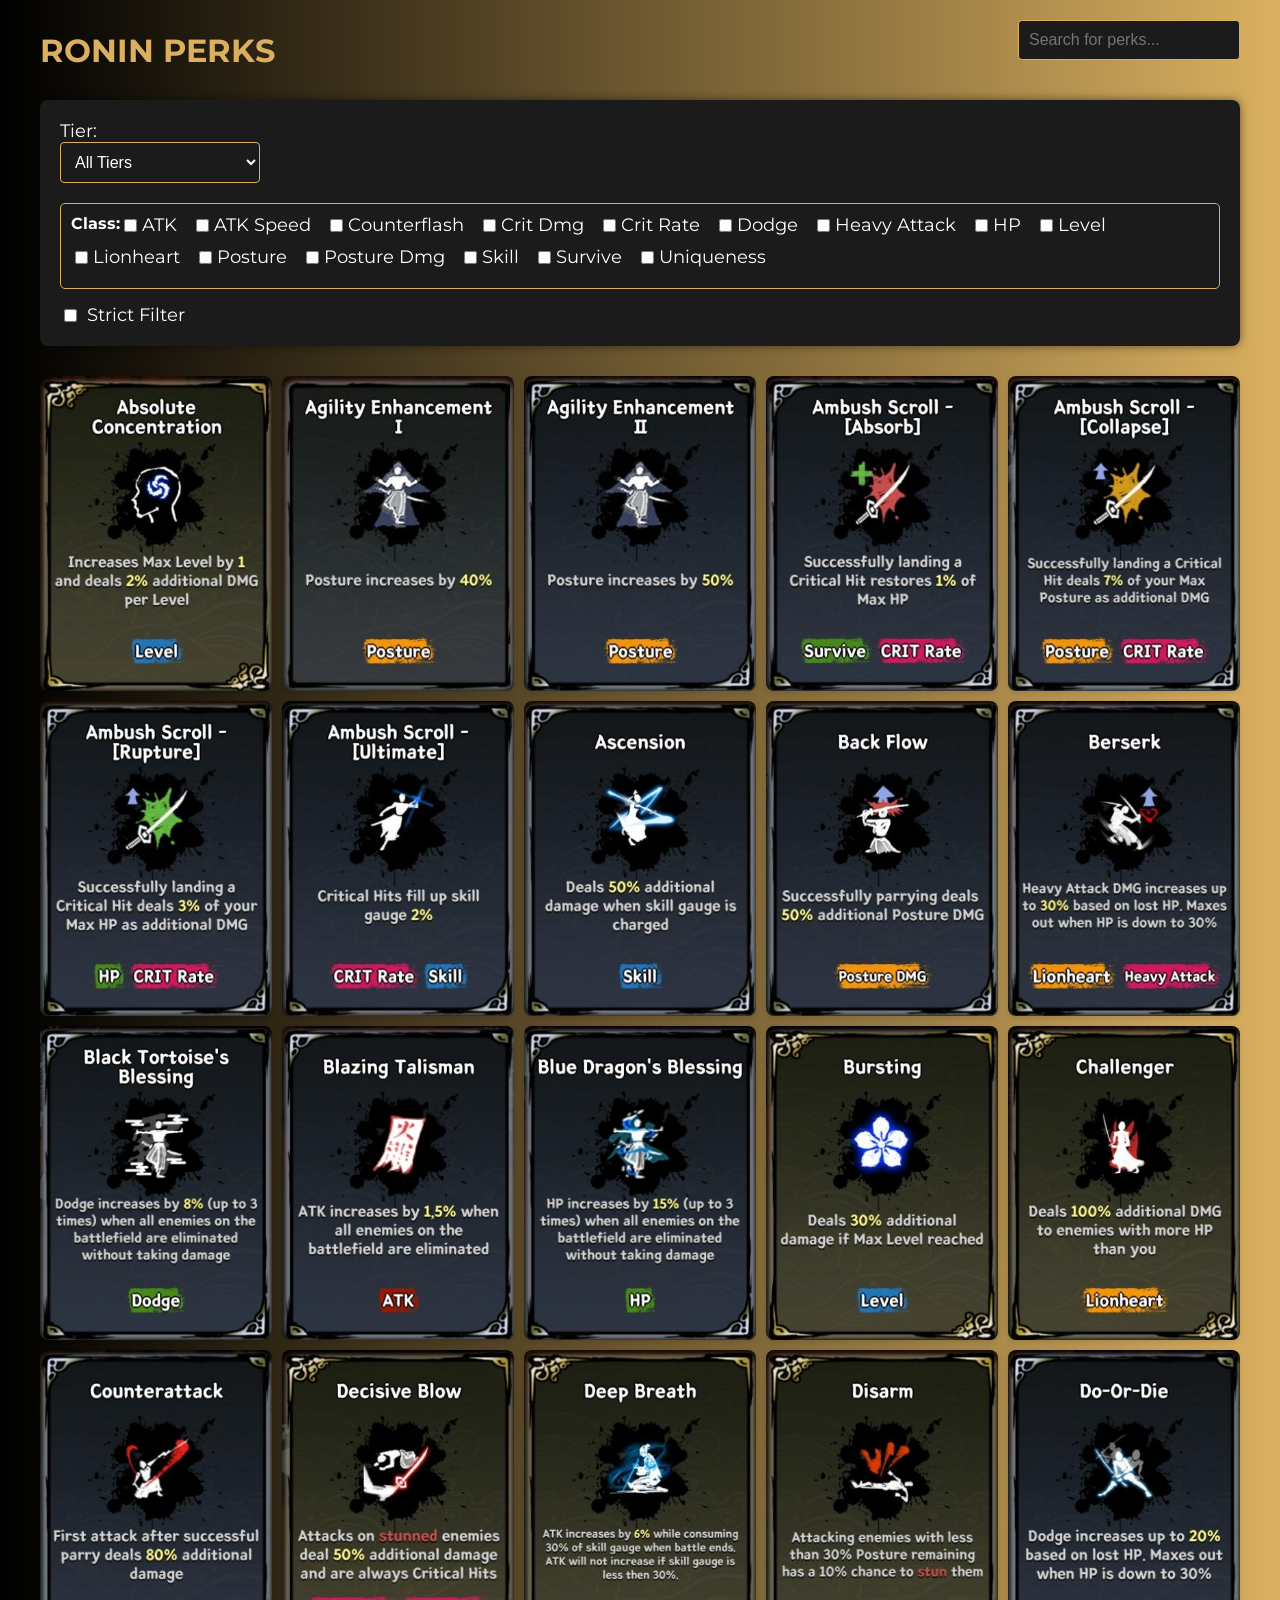
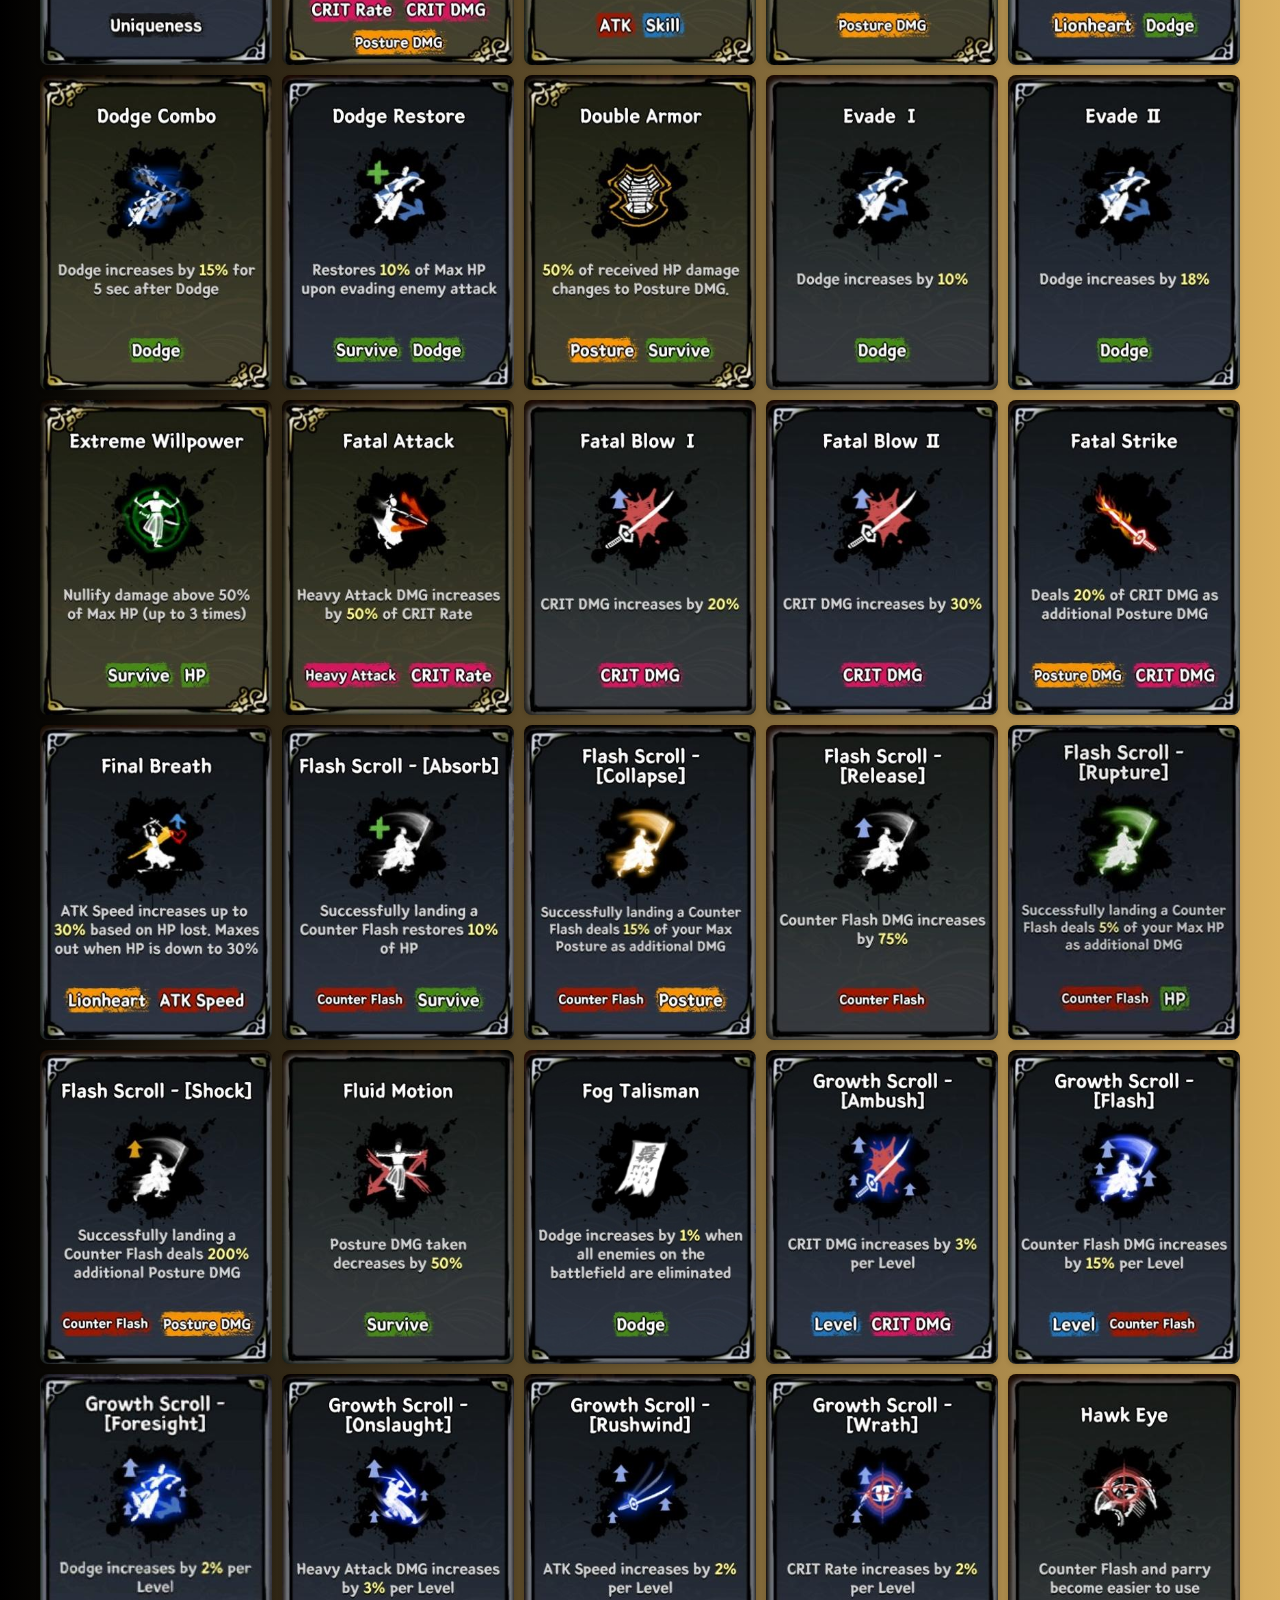
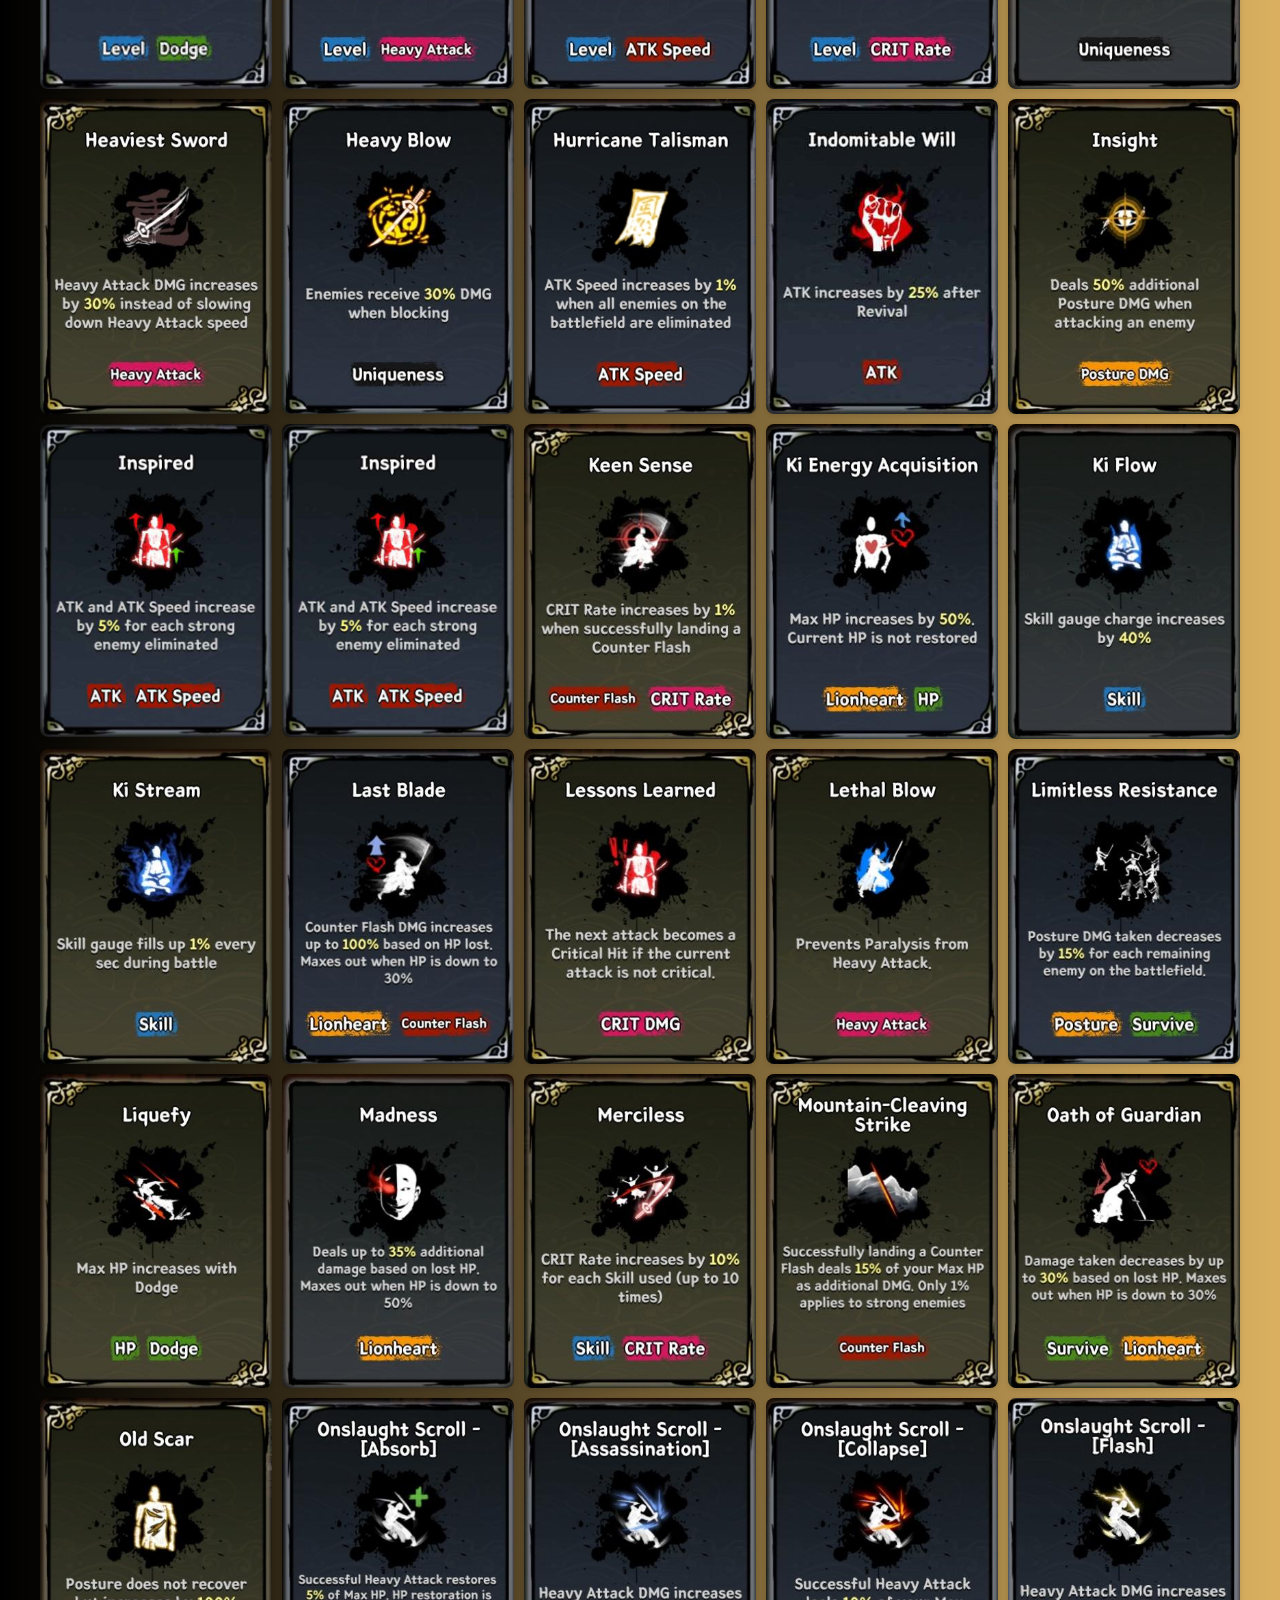
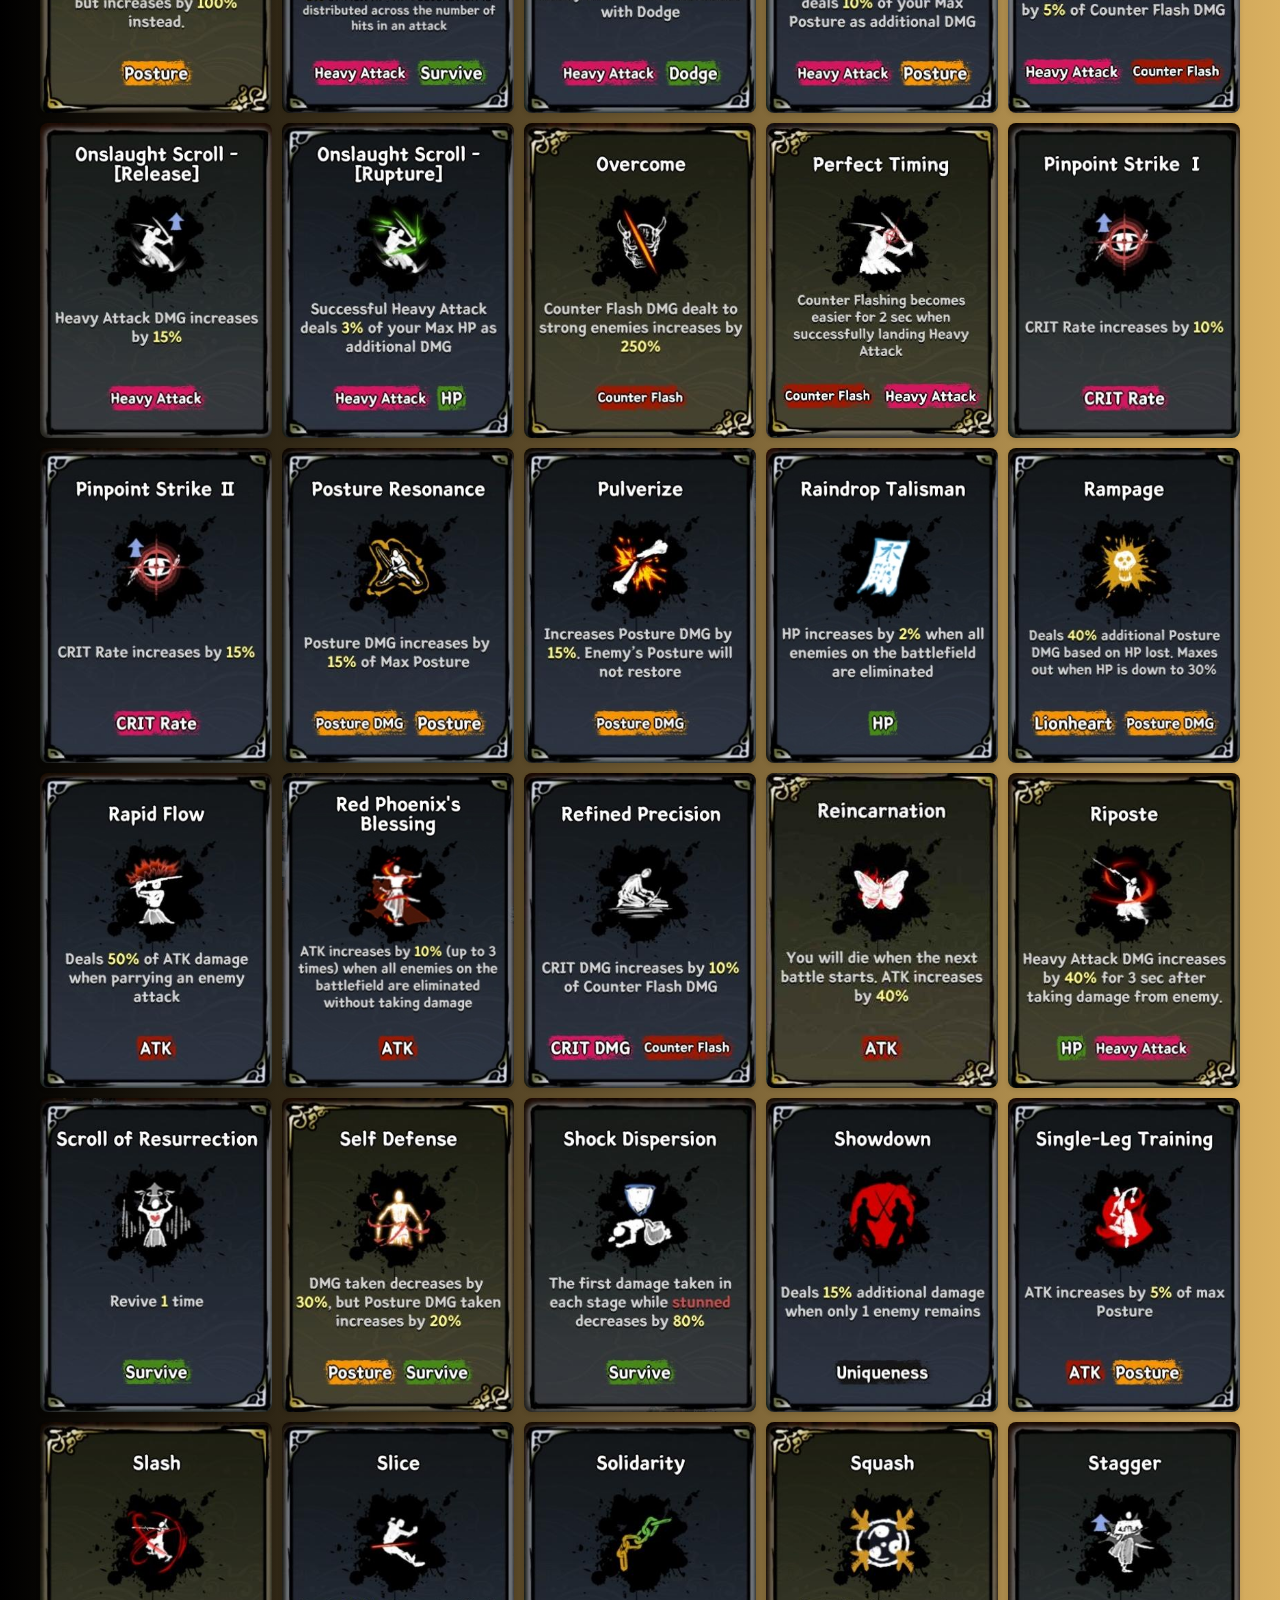
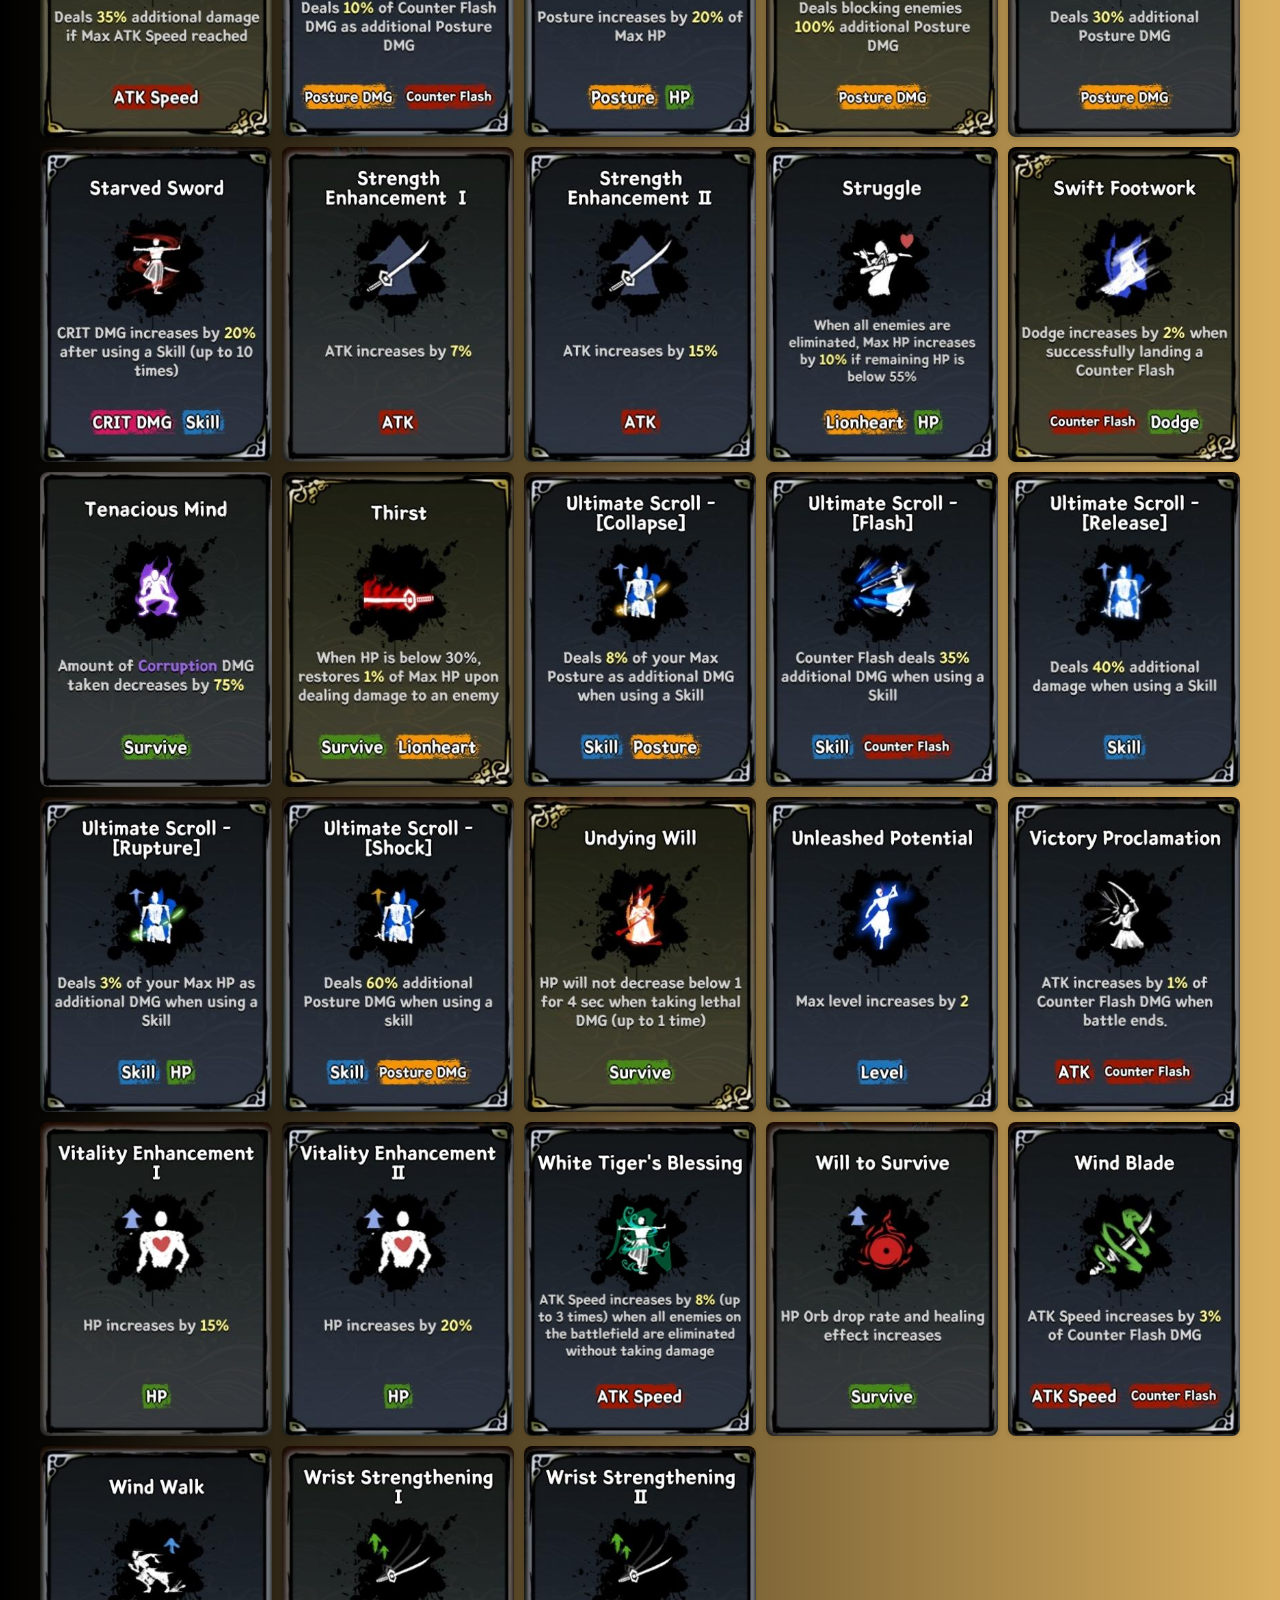
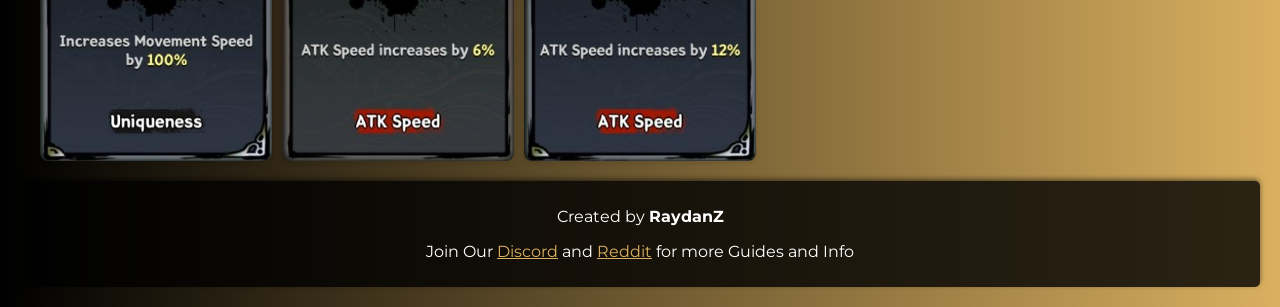
==== commit 9f593058: "Update index.html Class Filter alphabetic order" ====
--- a/index.html
+++ b/index.html
@@ -21,24 +21,24 @@
                 <option value="1">Tier 1</option>
                 <option value="2">Tier 2</option>
                 <option value="3">Tier 3</option>
+
             </select>
 
             <div class="checkbox-group">
-                <strong>Class:</strong>
-                <br>
+                <strong>Class:</strong><br>
                 <label><input type="checkbox" value="ATK" onchange="filterImages()"> ATK</label>
                 <label><input type="checkbox" value="ATK_SPEED" onchange="filterImages()"> ATK Speed</label>
+                <label><input type="checkbox" value="COUNTER_FLASH" onchange="filterImages()"> Counterflash</label>
+                <label><input type="checkbox" value="CRIT_DMG" onchange="filterImages()"> Crit Dmg</label>
                 <label><input type="checkbox" value="CRIT_RATE" onchange="filterImages()"> Crit Rate</label>
-                <label><input type="checkbox" value="CRIT_DMG" onchange="filterImages()"> Crit Dmg</label>
-                <label><input type="checkbox" value="LIONHEART" onchange="filterImages()"> Lionheart</label>
-                <label><input type="checkbox" value="HP" onchange="filterImages()"> HP</label>
-                <label><input type="checkbox" value="POSTURE" onchange="filterImages()"> Posture</label>
                 <label><input type="checkbox" value="DODGE" onchange="filterImages()"> Dodge</label>
                 <label><input type="checkbox" value="HEAVY_ATTACK" onchange="filterImages()"> Heavy Attack</label>
-                <label><input type="checkbox" value="COUNTER_FLASH" onchange="filterImages()"> Counterflash</label>
+                <label><input type="checkbox" value="HP" onchange="filterImages()"> HP</label>
                 <label><input type="checkbox" value="LEVEL" onchange="filterImages()"> Level</label>
+                <label><input type="checkbox" value="LIONHEART" onchange="filterImages()"> Lionheart</label>
+                <label><input type="checkbox" value="POSTURE" onchange="filterImages()"> Posture</label>
+                <label><input type="checkbox" value="POSTURE_DMG" onchange="filterImages()"> Posture Dmg</label>
                 <label><input type="checkbox" value="SKILL" onchange="filterImages()"> Skill</label>
-                <label><input type="checkbox" value="POSTURE_DMG" onchange="filterImages()"> Posture Dmg</label>
                 <label><input type="checkbox" value="SURVIVE" onchange="filterImages()"> Survive</label>
                 <label><input type="checkbox" value="UNIQUENESS" onchange="filterImages()"> Uniqueness</label>
             </div>
@@ -62,6 +62,7 @@
             for more Guides and Info
         </p>
     </footer>
+    <script src="PerkData.js"></script>
     <script src="PerkView.js"></script>
 </body>
-</html>+</html>
